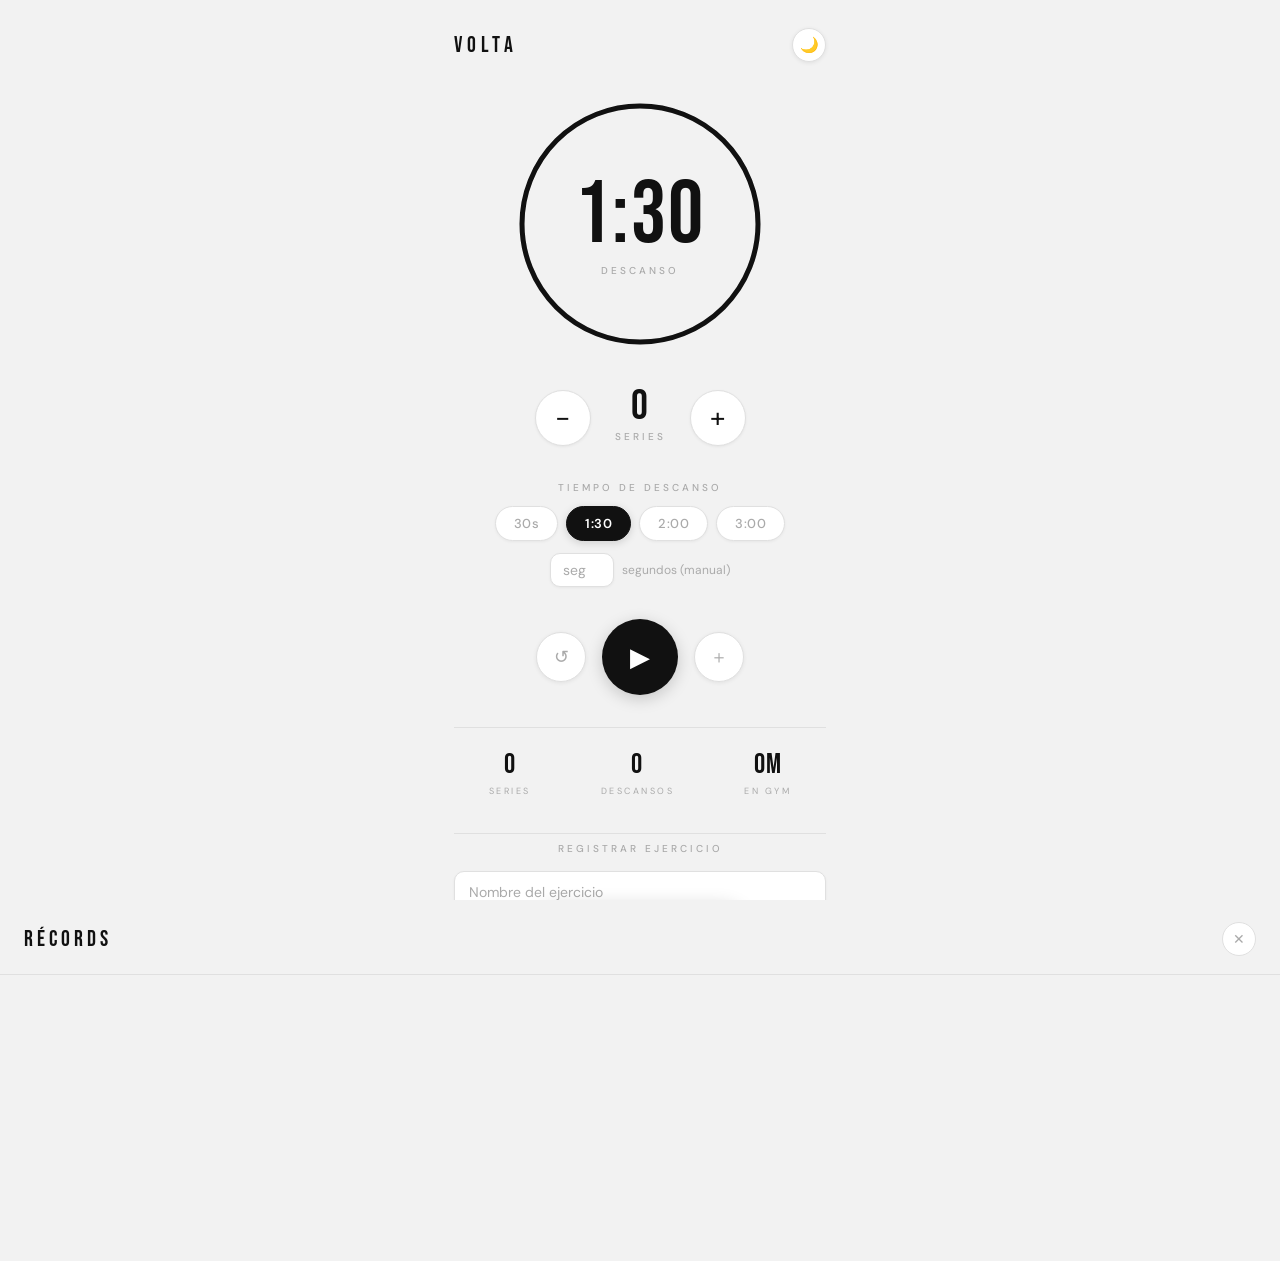
==== index.html @ fe89b131 "notificación al terminar, resetear tiempo, terminar sesión" ====
<!DOCTYPE html>
<html lang="es" data-theme="light">
<head>
  <meta charset="UTF-8">
  <meta name="viewport" content="width=device-width, initial-scale=1.0">
  <title>VOLTA</title>
  <link href="https://fonts.googleapis.com/css2?family=Bebas+Neue&family=DM+Sans:wght@300;400;500&display=swap" rel="stylesheet">
  <link rel="stylesheet" href="styles.css">
  <link rel="manifest" href="manifest.json">
  <meta name="theme-color" content="#0a0a0a">
  <meta name="apple-mobile-web-app-capable" content="yes">
  <meta name="apple-mobile-web-app-status-bar-style" content="black-translucent">
  <meta name="apple-mobile-web-app-title" content="VOLTA">
  <link rel="apple-touch-icon" href="icons/icon.svg">
  <script>
    (function () {
      const t = localStorage.getItem('gym-timer-theme') || 'light';
      document.documentElement.dataset.theme = t;
    })();
  </script>
</head>
<body>

<div class="flash" id="flash"></div>
<div class="complete-toast" id="toast">¡SERIE COMPLETADA!</div>

<!-- PR celebration overlay -->
<div class="pr-celebration" id="prCelebration">
  <div class="pr-cel-card">
    <div class="pr-cel-label">NUEVO RÉCORD PERSONAL</div>
    <div class="pr-cel-name" id="prCelName"></div>
    <div class="pr-cel-weight" id="prCelWeight"></div>
    <div class="pr-cel-sub">personal best</div>
  </div>
</div>

<!-- History panel -->
<div class="history-panel" id="historyPanel">
  <div class="history-header">
    <span class="history-title">HISTORIAL</span>
    <button class="btn-close-history" id="btnCloseHistory">✕</button>
  </div>
  <div class="history-content" id="historyContent"></div>
</div>

<!-- FitNotes panel -->
<div class="fn-panel" id="fnPanel">
  <div class="fn-header">
    <div class="fn-header-left">
      <button class="btn-fn-back" id="btnFnBack">← Volver</button>
      <span class="fn-title" id="fnTitle">FITNOTES</span>
    </div>
    <div class="fn-header-right">
      <label class="btn-fn-import" for="fnFileInput">↑ Importar CSV</label>
      <input type="file" id="fnFileInput" accept=".csv">
      <button class="btn-close-fn" id="btnCloseFn">✕</button>
    </div>
  </div>

  <div class="fn-body">
    <!-- View: no data -->
    <div id="fnViewEmpty" class="fn-view">
      <div class="fn-empty-content">
        <div class="fn-empty-icon">📊</div>
        <p class="fn-empty-text">Importa tu historial de FitNotes</p>
        <p class="fn-empty-sub">En FitNotes: Más → Exportar datos → exporta el CSV y selecciónalo aquí</p>
        <label class="btn-fn-import-cta" for="fnFileInput">Seleccionar archivo CSV</label>
      </div>
    </div>

    <!-- View: search -->
    <div id="fnViewSearch" class="fn-view" style="display:none">
      <div class="fn-search-wrap">
        <input class="fn-search-input" id="fnSearchInput" type="text"
               placeholder="Buscar ejercicio..." autocomplete="off"/>
      </div>
      <div class="fn-import-info" id="fnImportInfo"></div>
      <div class="fn-results" id="fnResults"></div>
    </div>

    <!-- View: exercise history -->
    <div id="fnViewExercise" class="fn-view" style="display:none">
      <div class="fn-exercise-content" id="fnExerciseContent"></div>
    </div>
  </div>
</div>

<!-- PR panel -->
<div class="pr-panel" id="prPanel">
  <div class="pr-panel-header">
    <span class="pr-panel-title">RÉCORDS</span>
    <button class="btn-close-pr" id="btnClosePr">✕</button>
  </div>
  <div class="pr-panel-content" id="prPanelContent"></div>
</div>

<div class="container">

  <div class="header">
    <div class="logo">VOLTA</div>
    <div class="header-right">
      <button class="btn-theme" id="btnTheme" title="Cambiar tema">🌙</button>
    </div>
  </div>

  <div class="timer-wrap">
    <svg class="ring-svg" viewBox="0 0 260 260">
      <circle class="ring-bg" cx="130" cy="130" r="118"/>
      <circle class="ring-progress" id="ringProgress" cx="130" cy="130" r="118"
        stroke-dasharray="741.4"
        stroke-dashoffset="0"/>
    </svg>
    <div class="timer-inner">
      <div class="time-display" id="timeDisplay">1:30</div>
      <div class="time-label" id="timeLabel">DESCANSO</div>
    </div>
  </div>

  <div class="sets-row">
    <button class="sets-btn" id="setsDown">−</button>
    <div class="sets-info">
      <div class="sets-display" id="setsDisplay">0</div>
      <div class="sets-label">SERIES</div>
      <div class="sets-dots" id="setsDots"></div>
    </div>
    <button class="sets-btn" id="setsUp">+</button>
  </div>

  <div class="duration-section">
    <div class="section-label">Tiempo de descanso</div>
    <div class="duration-pills" id="pills">
      <button class="pill" data-val="30">30s</button>
      <button class="pill active" data-val="90">1:30</button>
      <button class="pill" data-val="120">2:00</button>
      <button class="pill" data-val="180">3:00</button>
    </div>
    <div class="custom-row">
      <input class="custom-input" id="customInput" type="number" min="5" max="600" placeholder="seg"/>
      <span class="custom-label">segundos (manual)</span>
    </div>
  </div>

  <div class="controls">
    <button class="btn-secondary" id="btnReset" title="Reset">↺</button>
    <button class="btn-main" id="btnPlay">▶</button>
    <button class="btn-secondary" id="btnSet" title="Registrar serie">＋</button>
  </div>

  <div class="stats-bar">
    <div class="stat">
      <div class="stat-value" id="statSets">0</div>
      <div class="stat-label">Series</div>
    </div>
    <div class="stat">
      <div class="stat-value" id="statRests">0</div>
      <div class="stat-label">Descansos</div>
    </div>
    <div class="stat">
      <div class="stat-value" id="statTime">0m</div>
      <div class="stat-label">En gym</div>
    </div>
  </div>

  <!-- ── Session log ──────────────────────────────────── -->
  <div class="session-clock" id="sessionClock">
    <div class="session-clock-left">
      <span class="session-clock-dot"></span>
      <span class="session-clock-label">EN SESIÓN</span>
      <span class="session-clock-time" id="sessionClockDisplay">00:00:00</span>
      <button class="btn-reset-clock" id="btnResetClock" title="Reiniciar cronómetro">↺</button>
    </div>
    <button class="btn-end-session" id="btnEndSession">Terminar sesión</button>
  </div>

  <div class="log-section">
    <div class="section-label">Registrar ejercicio</div>

    <div class="log-form" id="logForm">
      <input class="log-input-wide" id="logExercise" type="text" placeholder="Nombre del ejercicio" autocomplete="off"/>
      <div class="log-grid">
        <div class="log-field">
          <input class="log-input" id="logWeight" type="text" placeholder="Peso"/>
          <span class="log-unit">kg</span>
        </div>
        <div class="log-field">
          <input class="log-input" id="logSets" type="number" min="1" max="99" placeholder="Series"/>
        </div>
        <div class="log-field">
          <input class="log-input" id="logReps" type="text" placeholder="Reps"/>
        </div>
      </div>
      <button class="btn-log-save" id="btnLogSave">Guardar ejercicio</button>
    </div>

    <div class="session-log" id="sessionLog"></div>

    <button class="btn-history" id="btnHistory">Ver sesiones anteriores</button>
    <button class="btn-fitnotes" id="btnFitNotes">Historial FitNotes</button>
    <button class="btn-prs" id="btnPRs">Ver récords personales</button>
  </div>

</div>

<script src="app.js"></script>
<script>
  if ('serviceWorker' in navigator) {
    window.addEventListener('load', () =>
      navigator.serviceWorker.register('./sw.js')
    );
  }
</script>
</body>
</html>
---- styles.css ----
/* ─── Light theme ────────────────────────────────────────────────────────── */
:root {
  --bg: #f2f2f2;
  --surface: #ffffff;
  --border: #e0e0e0;
  --accent: #111111;
  --text: #111111;
  --muted: #aaaaaa;
  --danger: #e53935;
  --rest: #1565c0;
}

/* ─── Dark theme ─────────────────────────────────────────────────────────── */
[data-theme="dark"] {
  --bg: #080e1a;
  --surface: #0f1829;
  --border: #1c2f50;
  --accent: #4f9eff;
  --text: #e8edf8;
  --muted: #6e8eae;
  --danger: #ff5c5c;
  --rest: #38bdf8;
}

* { margin: 0; padding: 0; box-sizing: border-box; }

body {
  background: var(--bg);
  color: var(--text);
  font-family: 'DM Sans', sans-serif;
  min-height: 100vh;
  display: flex;
  flex-direction: column;
  align-items: center;
  overflow-y: auto;
  padding: 28px 0 48px;
  transition: background 0.3s, color 0.3s;
  user-select: none;
}

.container {
  width: 100%;
  max-width: 420px;
  padding: 0 24px;
  display: flex;
  flex-direction: column;
  align-items: center;
  gap: 32px;
}

/* ─── Header ─────────────────────────────────────────────────────────────── */
.header {
  width: 100%;
  display: flex;
  align-items: center;
  justify-content: space-between;
}

.logo {
  font-family: 'Bebas Neue', cursive;
  font-size: 22px;
  letter-spacing: 5px;
  color: var(--accent);
}

.header-right {
  display: flex;
  align-items: center;
  gap: 10px;
}

.btn-theme {
  width: 34px;
  height: 34px;
  border-radius: 50%;
  border: 1.5px solid var(--border);
  background: var(--surface);
  font-size: 15px;
  cursor: pointer;
  display: flex;
  align-items: center;
  justify-content: center;
  transition: all 0.2s;
  box-shadow: 0 1px 4px rgba(0,0,0,0.08);
}

.btn-theme:hover {
  border-color: var(--accent);
  transform: scale(1.08);
}

.phase-badge {
  font-size: 10px;
  font-weight: 600;
  letter-spacing: 2.5px;
  text-transform: uppercase;
  padding: 5px 14px;
  border-radius: 20px;
  transition: all 0.3s;
}

.phase-badge.work {
  background: #111111;
  color: #ffffff;
  border: 1px solid #111111;
}

.phase-badge.rest {
  background: #1565c0;
  color: #ffffff;
  border: 1px solid #1565c0;
}

[data-theme="dark"] .phase-badge.work {
  background: rgba(79, 158, 255, 0.15);
  color: #4f9eff;
  border: 1px solid rgba(79, 158, 255, 0.35);
}

[data-theme="dark"] .phase-badge.rest {
  background: rgba(56, 189, 248, 0.12);
  color: #38bdf8;
  border: 1px solid rgba(56, 189, 248, 0.3);
}

/* ─── Timer ring ─────────────────────────────────────────────────────────── */
.timer-wrap {
  position: relative;
  width: 260px;
  height: 260px;
  display: flex;
  align-items: center;
  justify-content: center;
}

.ring-svg {
  position: absolute;
  inset: 0;
  width: 100%;
  height: 100%;
  transform: rotate(-90deg);
}

.ring-bg {
  fill: none;
  stroke: var(--border);
  stroke-width: 5;
}

.ring-progress {
  fill: none;
  stroke: var(--accent);
  stroke-width: 5;
  stroke-linecap: round;
  transition: stroke-dashoffset 0.5s linear, stroke 0.3s;
}

.ring-progress.rest-mode {
  stroke: var(--rest);
}

.timer-inner {
  display: flex;
  flex-direction: column;
  align-items: center;
  gap: 4px;
}

.time-display {
  font-family: 'Bebas Neue', cursive;
  font-size: 88px;
  line-height: 1;
  letter-spacing: 2px;
  color: var(--text);
  transition: color 0.3s;
}

.time-display.warning {
  color: var(--danger);
  animation: pulse 0.5s infinite alternate;
}

@keyframes pulse {
  from { opacity: 1; }
  to   { opacity: 0.4; }
}

.time-label {
  font-size: 10px;
  letter-spacing: 3px;
  text-transform: uppercase;
  color: var(--muted);
  font-weight: 500;
}

/* ─── Sets counter ───────────────────────────────────────────────────────── */
.sets-row {
  display: flex;
  align-items: center;
  gap: 24px;
}

.sets-btn {
  width: 56px;
  height: 56px;
  border-radius: 50%;
  border: 1.5px solid var(--border);
  background: var(--surface);
  color: var(--text);
  font-size: 28px;
  cursor: pointer;
  display: flex;
  align-items: center;
  justify-content: center;
  transition: all 0.15s;
  line-height: 1;
  font-family: 'DM Sans', sans-serif;
  box-shadow: 0 1px 3px rgba(0,0,0,0.06);
}

.sets-btn:hover {
  border-color: var(--accent);
  background: var(--accent);
  color: #ffffff;
}

[data-theme="dark"] .sets-btn:hover {
  color: #080e1a;
}

.sets-info {
  display: flex;
  flex-direction: column;
  align-items: center;
  gap: 2px;
}

.sets-display {
  font-family: 'Bebas Neue', cursive;
  font-size: 42px;
  line-height: 1;
  letter-spacing: 2px;
  color: var(--accent);
}

.sets-label {
  font-size: 10px;
  letter-spacing: 3px;
  text-transform: uppercase;
  color: var(--muted);
  font-weight: 500;
}

.sets-dots {
  display: flex;
  gap: 6px;
  margin-top: 4px;
}

.dot {
  width: 7px;
  height: 7px;
  border-radius: 50%;
  background: var(--border);
  transition: all 0.2s;
}

.dot.done {
  background: var(--accent);
}

/* ─── Duration selector ──────────────────────────────────────────────────── */
.duration-section {
  width: 100%;
  display: flex;
  flex-direction: column;
  gap: 12px;
}

.section-label {
  font-size: 10px;
  letter-spacing: 3px;
  text-transform: uppercase;
  color: var(--muted);
  font-weight: 500;
  text-align: center;
}

.duration-pills {
  display: flex;
  gap: 8px;
  justify-content: center;
  flex-wrap: wrap;
}

.pill {
  padding: 8px 18px;
  border-radius: 30px;
  border: 1.5px solid var(--border);
  background: var(--surface);
  color: var(--muted);
  font-family: 'DM Sans', sans-serif;
  font-size: 13px;
  font-weight: 500;
  cursor: pointer;
  transition: all 0.15s;
  letter-spacing: 0.5px;
  box-shadow: 0 1px 3px rgba(0,0,0,0.05);
}

.pill:hover {
  border-color: var(--accent);
  color: var(--accent);
}

.pill.active {
  background: var(--accent);
  border-color: var(--accent);
  color: #ffffff;
  font-weight: 600;
  box-shadow: 0 2px 8px rgba(0,0,0,0.15);
}

.custom-row {
  display: flex;
  align-items: center;
  gap: 8px;
  justify-content: center;
}

.custom-input {
  width: 64px;
  background: var(--surface);
  border: 1.5px solid var(--border);
  border-radius: 10px;
  color: var(--text);
  font-family: 'DM Sans', sans-serif;
  font-size: 14px;
  padding: 7px 10px;
  text-align: center;
  outline: none;
  transition: border-color 0.2s;
  box-shadow: 0 1px 3px rgba(0,0,0,0.05);
}

.custom-input:focus {
  border-color: var(--accent);
}

.custom-input::placeholder {
  color: var(--muted);
}

.custom-label {
  font-size: 12px;
  color: var(--muted);
}

/* ─── Controls ───────────────────────────────────────────────────────────── */
.controls {
  display: flex;
  gap: 16px;
  align-items: center;
}

.btn-main {
  width: 76px;
  height: 76px;
  border-radius: 50%;
  border: none;
  background: var(--accent);
  color: #ffffff;
  font-size: 26px;
  cursor: pointer;
  display: flex;
  align-items: center;
  justify-content: center;
  transition: all 0.15s;
  box-shadow: 0 4px 16px rgba(0,0,0,0.18);
}

[data-theme="dark"] .btn-main {
  box-shadow: 0 4px 20px rgba(79,158,255,0.3);
}

.btn-main:hover {
  transform: scale(1.06);
  box-shadow: 0 6px 24px rgba(0,0,0,0.25);
}

[data-theme="dark"] .btn-main:hover {
  box-shadow: 0 6px 28px rgba(79,158,255,0.45);
}

.btn-main:active {
  transform: scale(0.96);
}

.btn-main.rest-mode {
  background: var(--rest);
}

[data-theme="dark"] .btn-main.rest-mode {
  box-shadow: 0 4px 20px rgba(56,189,248,0.3);
}

.btn-secondary {
  width: 50px;
  height: 50px;
  border-radius: 50%;
  border: 1.5px solid var(--border);
  background: var(--surface);
  color: var(--muted);
  font-size: 18px;
  cursor: pointer;
  display: flex;
  align-items: center;
  justify-content: center;
  transition: all 0.15s;
  box-shadow: 0 1px 4px rgba(0,0,0,0.07);
}

.btn-secondary:hover {
  border-color: var(--accent);
  color: var(--accent);
}

/* ─── Stats bar ──────────────────────────────────────────────────────────── */
.stats-bar {
  width: 100%;
  display: flex;
  justify-content: space-around;
  padding: 20px 0 4px;
  border-top: 1.5px solid var(--border);
}

.stat {
  display: flex;
  flex-direction: column;
  align-items: center;
  gap: 4px;
}

.stat-value {
  font-family: 'Bebas Neue', cursive;
  font-size: 28px;
  letter-spacing: 1px;
  color: var(--accent);
}

[data-theme="dark"] .stat-value {
  color: var(--text);
}

.stat-label {
  font-size: 9px;
  letter-spacing: 2.5px;
  text-transform: uppercase;
  color: var(--muted);
}

/* ─── Session clock ──────────────────────────────────────────────────────── */
.session-clock {
  display: none;
  width: 100%;
  align-items: center;
  justify-content: space-between;
  padding: 14px 18px;
  background: var(--surface);
  border: 1.5px solid var(--border);
  border-radius: 14px;
  box-shadow: 0 1px 4px rgba(0,0,0,0.06);
}

.session-clock.active {
  display: flex;
}

.session-clock-left {
  display: flex;
  align-items: center;
  gap: 10px;
}

.session-clock-dot {
  width: 8px;
  height: 8px;
  border-radius: 50%;
  background: var(--danger);
  animation: blink 1.4s ease-in-out infinite;
  flex-shrink: 0;
}

@keyframes blink {
  0%, 100% { opacity: 1; }
  50%       { opacity: 0.25; }
}

.session-clock-label {
  font-size: 9px;
  font-weight: 700;
  letter-spacing: 2.5px;
  text-transform: uppercase;
  color: var(--muted);
}

.session-clock-time {
  font-family: 'Bebas Neue', cursive;
  font-size: 22px;
  letter-spacing: 2px;
  color: var(--text);
}

.btn-reset-clock {
  background: none;
  border: none;
  color: var(--muted);
  font-size: 15px;
  cursor: pointer;
  padding: 2px 4px;
  line-height: 1;
  transition: color 0.15s, transform 0.2s;
  flex-shrink: 0;
}

.btn-reset-clock:hover {
  color: var(--text);
  transform: rotate(-45deg);
}

.btn-end-session {
  font-size: 11px;
  font-weight: 600;
  letter-spacing: 1px;
  text-transform: uppercase;
  color: var(--danger);
  background: none;
  border: 1.5px solid var(--danger);
  border-radius: 8px;
  padding: 7px 14px;
  cursor: pointer;
  transition: all 0.15s;
  font-family: 'DM Sans', sans-serif;
  flex-shrink: 0;
}

.btn-end-session:hover {
  background: var(--danger);
  color: #ffffff;
}

/* ─── Log section ────────────────────────────────────────────────────────── */
.log-section {
  width: 100%;
  display: flex;
  flex-direction: column;
  gap: 16px;
  padding-top: 8px;
  border-top: 1.5px solid var(--border);
}

.log-form {
  display: flex;
  flex-direction: column;
  gap: 10px;
}

.log-input-wide {
  width: 100%;
  background: var(--surface);
  border: 1.5px solid var(--border);
  border-radius: 10px;
  color: var(--text);
  font-family: 'DM Sans', sans-serif;
  font-size: 14px;
  padding: 11px 14px;
  outline: none;
  transition: border-color 0.2s;
  box-shadow: 0 1px 3px rgba(0,0,0,0.05);
  user-select: auto;
}

.log-input-wide:focus {
  border-color: var(--accent);
}

.log-input-wide::placeholder {
  color: var(--muted);
}

.log-input-wide.shake {
  animation: shake 0.35s ease;
  border-color: var(--danger);
}

@keyframes shake {
  0%,100% { transform: translateX(0); }
  20%      { transform: translateX(-6px); }
  40%      { transform: translateX(6px); }
  60%      { transform: translateX(-4px); }
  80%      { transform: translateX(4px); }
}

.log-grid {
  display: grid;
  grid-template-columns: 1fr 1fr 1fr;
  gap: 8px;
}

.log-field {
  position: relative;
  display: flex;
  align-items: center;
}

.log-input {
  width: 100%;
  background: var(--surface);
  border: 1.5px solid var(--border);
  border-radius: 10px;
  color: var(--text);
  font-family: 'DM Sans', sans-serif;
  font-size: 13px;
  padding: 9px 10px;
  outline: none;
  transition: border-color 0.2s;
  text-align: center;
  box-shadow: 0 1px 3px rgba(0,0,0,0.05);
  user-select: auto;
}

.log-input:focus {
  border-color: var(--accent);
}

.log-input::placeholder {
  color: var(--muted);
  font-size: 11px;
  letter-spacing: 0.5px;
}

.log-unit {
  position: absolute;
  right: 8px;
  font-size: 11px;
  color: var(--muted);
  pointer-events: none;
}

.btn-log-save {
  width: 100%;
  padding: 12px;
  border-radius: 12px;
  border: none;
  background: var(--accent);
  color: #ffffff;
  font-family: 'DM Sans', sans-serif;
  font-size: 13px;
  font-weight: 600;
  letter-spacing: 1px;
  cursor: pointer;
  transition: all 0.15s;
}

.btn-log-save:hover {
  opacity: 0.85;
  transform: translateY(-1px);
}

.btn-log-save:active {
  transform: translateY(0);
}

/* ─── Session log list ───────────────────────────────────────────────────── */
.session-log {
  display: flex;
  flex-direction: column;
  gap: 8px;
}

.session-log-header {
  display: flex;
  align-items: center;
  justify-content: space-between;
  margin-bottom: 2px;
}

.session-log-title {
  font-size: 10px;
  letter-spacing: 3px;
  text-transform: uppercase;
  color: var(--muted);
  font-weight: 500;
}

.session-log-count {
  font-size: 10px;
  color: var(--muted);
}

.session-empty {
  font-size: 12px;
  color: var(--muted);
  text-align: center;
  padding: 6px 0 2px;
  letter-spacing: 0.3px;
}

.entry-row {
  display: flex;
  align-items: center;
  gap: 8px;
  padding: 10px 12px;
  background: var(--surface);
  border-radius: 10px;
  border: 1px solid var(--border);
  box-shadow: 0 1px 3px rgba(0,0,0,0.04);
}

.entry-name {
  font-size: 13px;
  font-weight: 600;
  color: var(--text);
  flex: 1;
  min-width: 0;
  white-space: nowrap;
  overflow: hidden;
  text-overflow: ellipsis;
}

.entry-chips {
  display: flex;
  gap: 4px;
  flex-shrink: 0;
}

.chip {
  font-size: 10px;
  font-weight: 500;
  color: var(--accent);
  background: var(--bg);
  padding: 2px 7px;
  border-radius: 6px;
  border: 1px solid var(--border);
  letter-spacing: 0.3px;
}

.entry-time {
  font-size: 10px;
  color: var(--muted);
  flex-shrink: 0;
  letter-spacing: 0.3px;
}

.entry-delete {
  background: none;
  border: none;
  color: var(--muted);
  cursor: pointer;
  font-size: 16px;
  line-height: 1;
  padding: 0 2px;
  transition: color 0.15s;
  flex-shrink: 0;
}

.entry-delete:hover {
  color: var(--danger);
}

/* ─── History button ─────────────────────────────────────────────────────── */
.btn-history {
  width: 100%;
  padding: 11px;
  border-radius: 12px;
  border: 1.5px solid var(--border);
  background: transparent;
  color: var(--muted);
  font-family: 'DM Sans', sans-serif;
  font-size: 11px;
  font-weight: 500;
  letter-spacing: 2px;
  text-transform: uppercase;
  cursor: pointer;
  transition: all 0.15s;
}

.btn-history:hover {
  border-color: var(--accent);
  color: var(--accent);
}

/* ─── History panel ──────────────────────────────────────────────────────── */
.history-panel {
  position: fixed;
  inset: 0;
  z-index: 200;
  display: flex;
  flex-direction: column;
  background: var(--bg);
  transform: translateY(100%);
  transition: transform 0.38s cubic-bezier(0.32, 0.72, 0, 1);
}

.history-panel.open {
  transform: translateY(0);
}

.history-header {
  display: flex;
  align-items: center;
  justify-content: space-between;
  padding: 22px 24px 18px;
  border-bottom: 1.5px solid var(--border);
  flex-shrink: 0;
}

.history-title {
  font-family: 'Bebas Neue', cursive;
  font-size: 22px;
  letter-spacing: 4px;
  color: var(--accent);
}

.btn-close-history {
  width: 34px;
  height: 34px;
  border-radius: 50%;
  border: 1.5px solid var(--border);
  background: var(--surface);
  color: var(--muted);
  font-size: 14px;
  cursor: pointer;
  display: flex;
  align-items: center;
  justify-content: center;
  transition: all 0.15s;
}

.btn-close-history:hover {
  border-color: var(--danger);
  color: var(--danger);
}

.history-content {
  flex: 1;
  overflow-y: auto;
  padding: 20px 24px 40px;
  display: flex;
  flex-direction: column;
  gap: 28px;
}

.history-day {
  display: flex;
  flex-direction: column;
  gap: 8px;
}

.history-day-header {
  display: flex;
  align-items: center;
  gap: 10px;
  margin-bottom: 2px;
}

.history-day-date {
  font-size: 11px;
  font-weight: 700;
  letter-spacing: 1.5px;
  text-transform: uppercase;
  color: var(--accent);
  flex: 1;
  text-transform: capitalize;
}

.history-day-meta {
  font-size: 10px;
  color: var(--muted);
  flex-shrink: 0;
}

.history-day-delete {
  font-size: 10px;
  font-weight: 500;
  letter-spacing: 1px;
  text-transform: uppercase;
  color: var(--muted);
  background: none;
  border: 1px solid var(--border);
  border-radius: 6px;
  padding: 3px 8px;
  cursor: pointer;
  transition: all 0.15s;
  flex-shrink: 0;
  font-family: 'DM Sans', sans-serif;
}

.history-day-delete:hover {
  border-color: var(--danger);
  color: var(--danger);
}

.history-empty {
  text-align: center;
  color: var(--muted);
  font-size: 13px;
  padding: 48px 0;
  letter-spacing: 0.3px;
}

/* ─── Flash & Toast ──────────────────────────────────────────────────────── */
.flash {
  position: fixed;
  inset: 0;
  background: var(--accent);
  opacity: 0;
  pointer-events: none;
  z-index: 999;
}

.flash.active {
  animation: flashAnim 0.5s ease-out forwards;
}

@keyframes flashAnim {
  0%   { opacity: 0.12; }
  100% { opacity: 0; }
}

.complete-toast {
  position: fixed;
  bottom: 32px;
  left: 50%;
  transform: translateX(-50%) translateY(80px);
  background: var(--accent);
  color: #ffffff;
  font-family: 'Bebas Neue', cursive;
  font-size: 15px;
  letter-spacing: 3px;
  padding: 13px 32px;
  border-radius: 30px;
  z-index: 100;
  transition: transform 0.35s cubic-bezier(0.34,1.56,0.64,1);
  pointer-events: none;
  box-shadow: 0 4px 20px rgba(0,0,0,0.2);
}

.complete-toast.show {
  transform: translateX(-50%) translateY(0);
}

/* ─── PR button ──────────────────────────────────────────────────────────── */
.btn-prs {
  width: 100%;
  padding: 11px;
  border-radius: 12px;
  border: 1.5px solid var(--border);
  background: transparent;
  color: var(--muted);
  font-family: 'DM Sans', sans-serif;
  font-size: 11px;
  font-weight: 500;
  letter-spacing: 2px;
  text-transform: uppercase;
  cursor: pointer;
  transition: all 0.15s;
}

.btn-prs:hover {
  border-color: var(--accent);
  color: var(--accent);
}

/* ─── PR celebration overlay ─────────────────────────────────────────────── */
.pr-celebration {
  position: fixed;
  inset: 0;
  z-index: 600;
  display: flex;
  align-items: center;
  justify-content: center;
  background: rgba(0, 0, 0, 0.78);
  opacity: 0;
  pointer-events: none;
  transition: opacity 0.35s;
}

.pr-celebration.show {
  opacity: 1;
  pointer-events: auto;
}

.pr-cel-card {
  background: var(--surface);
  border: 2px solid var(--accent);
  border-radius: 24px;
  padding: 40px 52px;
  text-align: center;
  display: flex;
  flex-direction: column;
  align-items: center;
  gap: 6px;
  box-shadow: 0 0 80px rgba(79, 158, 255, 0.18), 0 24px 64px rgba(0,0,0,0.45);
  animation: prPop 0.45s cubic-bezier(0.34, 1.56, 0.64, 1) forwards;
}

@keyframes prPop {
  from { transform: scale(0.65); opacity: 0; }
  to   { transform: scale(1);    opacity: 1; }
}

.pr-cel-label {
  font-size: 10px;
  font-weight: 700;
  letter-spacing: 3px;
  text-transform: uppercase;
  color: var(--accent);
  margin-bottom: 4px;
}

.pr-cel-name {
  font-family: 'Bebas Neue', cursive;
  font-size: 26px;
  letter-spacing: 2px;
  color: var(--text);
  max-width: 260px;
  line-height: 1.15;
}

.pr-cel-weight {
  font-family: 'Bebas Neue', cursive;
  font-size: 80px;
  line-height: 1;
  letter-spacing: 2px;
  color: var(--accent);
}

.pr-cel-sub {
  font-size: 10px;
  letter-spacing: 2.5px;
  text-transform: uppercase;
  color: var(--muted);
  margin-top: 6px;
}

/* ─── PR panel ───────────────────────────────────────────────────────────── */
.pr-panel {
  position: fixed;
  inset: 0;
  z-index: 200;
  display: flex;
  flex-direction: column;
  background: var(--bg);
  transform: translateY(100%);
  transition: transform 0.38s cubic-bezier(0.32, 0.72, 0, 1);
}

.pr-panel.open {
  transform: translateY(0);
}

.pr-panel-header {
  display: flex;
  align-items: center;
  justify-content: space-between;
  padding: 22px 24px 18px;
  border-bottom: 1.5px solid var(--border);
  flex-shrink: 0;
}

.pr-panel-title {
  font-family: 'Bebas Neue', cursive;
  font-size: 22px;
  letter-spacing: 4px;
  color: var(--accent);
}

.btn-close-pr {
  width: 34px;
  height: 34px;
  border-radius: 50%;
  border: 1.5px solid var(--border);
  background: var(--surface);
  color: var(--muted);
  font-size: 14px;
  cursor: pointer;
  display: flex;
  align-items: center;
  justify-content: center;
  transition: all 0.15s;
}

.btn-close-pr:hover {
  border-color: var(--danger);
  color: var(--danger);
}

.pr-panel-content {
  flex: 1;
  overflow-y: auto;
  padding: 20px 24px 48px;
  display: flex;
  flex-direction: column;
  gap: 6px;
}

.pr-row {
  display: flex;
  align-items: center;
  justify-content: space-between;
  padding: 13px 16px;
  background: var(--surface);
  border: 1px solid var(--border);
  border-radius: 12px;
  gap: 12px;
}

.pr-row-name {
  font-size: 13px;
  font-weight: 600;
  color: var(--text);
  flex: 1;
  min-width: 0;
  overflow: hidden;
  text-overflow: ellipsis;
  white-space: nowrap;
}

.pr-row-right {
  display: flex;
  flex-direction: column;
  align-items: flex-end;
  gap: 2px;
  flex-shrink: 0;
}

.pr-row-weight {
  font-family: 'Bebas Neue', cursive;
  font-size: 20px;
  letter-spacing: 1px;
  color: var(--accent);
}

.pr-row-date {
  font-size: 10px;
  color: var(--muted);
  letter-spacing: 0.3px;
}

.pr-empty {
  font-size: 13px;
  color: var(--muted);
  text-align: center;
  padding: 48px 0;
  line-height: 1.7;
}

/* ─── FitNotes button ────────────────────────────────────────────────────── */
.btn-fitnotes {
  width: 100%;
  padding: 11px;
  border-radius: 12px;
  border: 1.5px solid var(--border);
  background: transparent;
  color: var(--muted);
  font-family: 'DM Sans', sans-serif;
  font-size: 11px;
  font-weight: 500;
  letter-spacing: 2px;
  text-transform: uppercase;
  cursor: pointer;
  transition: all 0.15s;
}

.btn-fitnotes:hover {
  border-color: var(--accent);
  color: var(--accent);
}

/* ─── FitNotes panel ─────────────────────────────────────────────────────── */
.fn-panel {
  position: fixed;
  inset: 0;
  z-index: 200;
  display: flex;
  flex-direction: column;
  background: var(--bg);
  transform: translateY(100%);
  transition: transform 0.38s cubic-bezier(0.32, 0.72, 0, 1);
}

.fn-panel.open {
  transform: translateY(0);
}

.fn-header {
  display: flex;
  align-items: center;
  justify-content: space-between;
  padding: 22px 24px 18px;
  border-bottom: 1.5px solid var(--border);
  flex-shrink: 0;
}

.fn-header-left {
  display: flex;
  align-items: center;
  gap: 12px;
  min-width: 0;
}

.fn-header-right {
  display: flex;
  align-items: center;
  gap: 10px;
  flex-shrink: 0;
}

.fn-title {
  font-family: 'Bebas Neue', cursive;
  font-size: 22px;
  letter-spacing: 4px;
  color: var(--accent);
  white-space: nowrap;
  overflow: hidden;
  text-overflow: ellipsis;
  max-width: 220px;
}

.btn-fn-back {
  display: none;
  align-items: center;
  background: none;
  border: 1.5px solid var(--border);
  border-radius: 8px;
  padding: 5px 10px;
  color: var(--muted);
  font-size: 12px;
  font-family: 'DM Sans', sans-serif;
  font-weight: 500;
  cursor: pointer;
  transition: all 0.15s;
  white-space: nowrap;
  flex-shrink: 0;
}

.btn-fn-back:hover {
  border-color: var(--accent);
  color: var(--accent);
}

.btn-fn-import {
  font-size: 11px;
  font-weight: 500;
  letter-spacing: 1px;
  text-transform: uppercase;
  color: var(--muted);
  border: 1.5px solid var(--border);
  border-radius: 8px;
  padding: 6px 12px;
  cursor: pointer;
  transition: all 0.15s;
  font-family: 'DM Sans', sans-serif;
  white-space: nowrap;
}

.btn-fn-import:hover {
  border-color: var(--accent);
  color: var(--accent);
}

#fnFileInput {
  display: none;
}

.btn-close-fn {
  width: 34px;
  height: 34px;
  border-radius: 50%;
  border: 1.5px solid var(--border);
  background: var(--surface);
  color: var(--muted);
  font-size: 14px;
  cursor: pointer;
  display: flex;
  align-items: center;
  justify-content: center;
  transition: all 0.15s;
  flex-shrink: 0;
}

.btn-close-fn:hover {
  border-color: var(--danger);
  color: var(--danger);
}

.fn-body {
  flex: 1;
  overflow: hidden;
  display: flex;
  flex-direction: column;
}

.fn-view {
  flex: 1;
  display: flex;
  flex-direction: column;
  overflow: hidden;
}

/* ── Empty state ──────────────────────────────────────────────────────────── */
.fn-empty-content {
  flex: 1;
  display: flex;
  flex-direction: column;
  align-items: center;
  justify-content: center;
  gap: 12px;
  padding: 32px 24px;
  text-align: center;
}

.fn-empty-icon {
  font-size: 44px;
}

.fn-empty-text {
  font-size: 15px;
  font-weight: 600;
  color: var(--text);
}

.fn-empty-sub {
  font-size: 12px;
  color: var(--muted);
  max-width: 280px;
  line-height: 1.6;
}

.btn-fn-import-cta {
  margin-top: 8px;
  padding: 12px 28px;
  border-radius: 12px;
  background: var(--accent);
  color: #ffffff;
  font-family: 'DM Sans', sans-serif;
  font-size: 13px;
  font-weight: 600;
  letter-spacing: 0.5px;
  cursor: pointer;
  transition: opacity 0.15s;
}

.btn-fn-import-cta:hover {
  opacity: 0.82;
}

/* ── Search view ──────────────────────────────────────────────────────────── */
.fn-search-wrap {
  padding: 16px 24px 8px;
  flex-shrink: 0;
}

.fn-search-input {
  width: 100%;
  background: var(--surface);
  border: 1.5px solid var(--border);
  border-radius: 12px;
  color: var(--text);
  font-family: 'DM Sans', sans-serif;
  font-size: 15px;
  padding: 12px 16px;
  outline: none;
  transition: border-color 0.2s;
  user-select: auto;
}

.fn-search-input:focus {
  border-color: var(--accent);
}

.fn-search-input::placeholder {
  color: var(--muted);
}

.fn-import-info {
  padding: 6px 24px 8px;
  font-size: 10px;
  letter-spacing: 1.5px;
  text-transform: uppercase;
  color: var(--muted);
  flex-shrink: 0;
}

.fn-results {
  flex: 1;
  overflow-y: auto;
  padding: 4px 24px 40px;
  display: flex;
  flex-direction: column;
  gap: 6px;
}

.fn-exercise-btn {
  display: flex;
  align-items: center;
  justify-content: space-between;
  padding: 12px 14px;
  background: var(--surface);
  border: 1px solid var(--border);
  border-radius: 10px;
  cursor: pointer;
  transition: border-color 0.15s;
  text-align: left;
  width: 100%;
  gap: 10px;
}

.fn-exercise-btn:hover {
  border-color: var(--accent);
}

.fn-exercise-btn-name {
  font-size: 13px;
  font-weight: 600;
  color: var(--text);
  flex: 1;
  min-width: 0;
  overflow: hidden;
  text-overflow: ellipsis;
  white-space: nowrap;
}

.fn-exercise-btn-meta {
  font-size: 11px;
  color: var(--muted);
  flex-shrink: 0;
}

.fn-no-results {
  font-size: 12px;
  color: var(--muted);
  text-align: center;
  padding: 32px 0;
}

/* ── Exercise history view ────────────────────────────────────────────────── */
.fn-exercise-content {
  flex: 1;
  overflow-y: auto;
  padding: 20px 24px 48px;
  display: flex;
  flex-direction: column;
  gap: 24px;
}

/* Last session card */
.fn-last-card {
  background: var(--surface);
  border: 1.5px solid var(--accent);
  border-radius: 14px;
  padding: 16px;
  display: flex;
  flex-direction: column;
  gap: 14px;
}

[data-theme="dark"] .fn-last-card {
  background: rgba(79, 158, 255, 0.05);
}

.fn-last-header {
  display: flex;
  align-items: center;
  justify-content: space-between;
  gap: 8px;
}

.fn-last-badge {
  font-size: 9px;
  font-weight: 700;
  letter-spacing: 2px;
  text-transform: uppercase;
  color: var(--accent);
  background: rgba(0, 0, 0, 0.07);
  padding: 3px 8px;
  border-radius: 6px;
}

[data-theme="dark"] .fn-last-badge {
  background: rgba(79, 158, 255, 0.15);
}

.fn-last-date {
  font-size: 12px;
  color: var(--muted);
}

.fn-sets-list {
  display: flex;
  flex-direction: column;
  gap: 5px;
}

.fn-set-row {
  display: flex;
  align-items: center;
  gap: 10px;
  padding: 5px 8px;
  border-radius: 8px;
}

.fn-set-last {
  background: var(--bg);
}

.fn-set-num {
  width: 20px;
  height: 20px;
  border-radius: 50%;
  background: var(--border);
  color: var(--muted);
  font-size: 10px;
  font-weight: 700;
  display: flex;
  align-items: center;
  justify-content: center;
  flex-shrink: 0;
}

.fn-set-last .fn-set-num {
  background: var(--accent);
  color: #ffffff;
}

[data-theme="dark"] .fn-set-last .fn-set-num {
  color: #080e1a;
}

.fn-set-val {
  font-size: 14px;
  font-weight: 600;
  color: var(--text);
  letter-spacing: 0.3px;
}

/* History list */
.fn-hist-label {
  font-size: 9px;
  font-weight: 700;
  letter-spacing: 3px;
  text-transform: uppercase;
  color: var(--muted);
  margin-bottom: -8px;
}

.fn-session-block {
  display: flex;
  flex-direction: column;
  gap: 8px;
}

.fn-session-date-row {
  display: flex;
  align-items: center;
  justify-content: space-between;
  padding-bottom: 4px;
  border-bottom: 1px solid var(--border);
}

.fn-session-date {
  font-size: 12px;
  font-weight: 600;
  color: var(--text);
}

.fn-session-count {
  font-size: 10px;
  color: var(--muted);
}
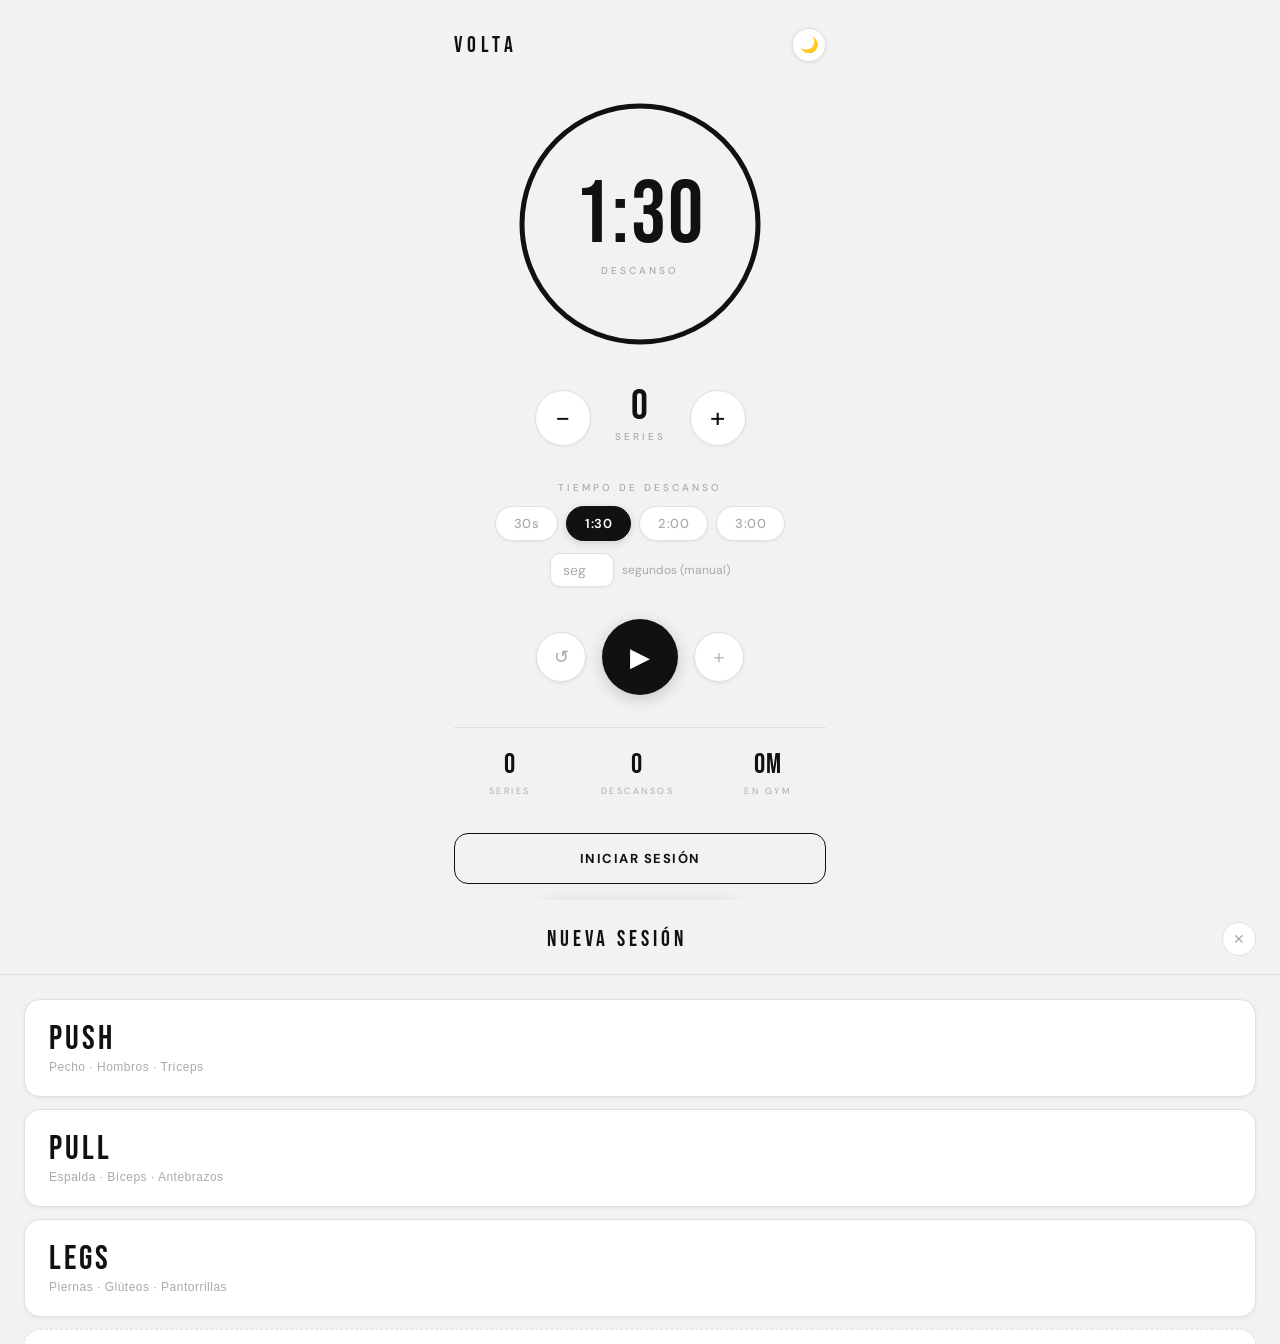
==== commit 3ca98c67: "selector de rutina Push/Pull/Legs con datos de FitNotes" ====
--- a/index.html
+++ b/index.html
@@ -94,6 +94,50 @@
   <div class="pr-panel-content" id="prPanelContent"></div>
 </div>
 
+<!-- Routine selector panel -->
+<div class="routine-panel" id="routinePanel">
+
+  <!-- View: routine type selection -->
+  <div class="routine-view" id="routineViewType">
+    <div class="routine-panel-header">
+      <span class="routine-panel-title">NUEVA SESIÓN</span>
+      <button class="btn-close-routine" id="btnCloseRoutine">✕</button>
+    </div>
+    <div class="routine-types">
+      <button class="routine-type-btn" data-type="push">
+        <span class="routine-type-name">PUSH</span>
+        <span class="routine-type-sub">Pecho · Hombros · Tríceps</span>
+      </button>
+      <button class="routine-type-btn" data-type="pull">
+        <span class="routine-type-name">PULL</span>
+        <span class="routine-type-sub">Espalda · Bíceps · Antebrazos</span>
+      </button>
+      <button class="routine-type-btn" data-type="legs">
+        <span class="routine-type-name">LEGS</span>
+        <span class="routine-type-sub">Piernas · Glúteos · Pantorrillas</span>
+      </button>
+      <button class="routine-type-btn routine-type-libre" data-type="libre">
+        <span class="routine-type-name">LIBRE</span>
+        <span class="routine-type-sub">Sin rutina predefinida</span>
+      </button>
+    </div>
+  </div>
+
+  <!-- View: exercise selection -->
+  <div class="routine-view" id="routineViewExercises" style="display:none">
+    <div class="routine-panel-header">
+      <button class="btn-routine-back" id="btnRoutineBack">← Volver</button>
+      <span class="routine-panel-title" id="routineTitle">PUSH</span>
+      <button class="btn-close-routine" id="btnCloseRoutineEx">✕</button>
+    </div>
+    <div class="routine-exercise-list" id="routineExerciseList"></div>
+    <div class="routine-footer">
+      <button class="btn-routine-start" id="btnRoutineStart">Empezar sesión</button>
+    </div>
+  </div>
+
+</div>
+
 <div class="container">
 
   <div class="header">
@@ -161,6 +205,8 @@
     </div>
   </div>
 
+  <button class="btn-start-session" id="btnStartSession">Iniciar sesión</button>
+
   <!-- ── Session log ──────────────────────────────────── -->
   <div class="session-clock" id="sessionClock">
     <div class="session-clock-left">
@@ -174,6 +220,10 @@
 
   <div class="log-section">
     <div class="section-label">Registrar ejercicio</div>
+
+    <div class="session-plan" id="sessionPlan" style="display:none">
+      <div class="plan-chips" id="planChips"></div>
+    </div>
 
     <div class="log-form" id="logForm">
       <input class="log-input-wide" id="logExercise" type="text" placeholder="Nombre del ejercicio" autocomplete="off"/>
--- a/styles.css
+++ b/styles.css
@@ -1579,3 +1579,331 @@
   font-size: 10px;
   color: var(--muted);
 }
+
+/* ─── Start session button ───────────────────────────────────────────────── */
+.btn-start-session {
+  width: 100%;
+  padding: 16px;
+  border-radius: 14px;
+  border: 1.5px solid var(--accent);
+  background: transparent;
+  color: var(--accent);
+  font-family: 'DM Sans', sans-serif;
+  font-size: 13px;
+  font-weight: 700;
+  letter-spacing: 1.5px;
+  text-transform: uppercase;
+  cursor: pointer;
+  transition: all 0.18s;
+}
+
+.btn-start-session:hover {
+  background: var(--accent);
+  color: #ffffff;
+}
+
+/* ─── Session plan chips ─────────────────────────────────────────────────── */
+.session-plan {
+  display: flex;
+  flex-direction: column;
+  gap: 8px;
+}
+
+.plan-chips {
+  display: flex;
+  flex-wrap: wrap;
+  gap: 8px;
+}
+
+.plan-chip {
+  padding: 8px 14px;
+  border-radius: 20px;
+  border: 1.5px solid var(--border);
+  background: var(--surface);
+  color: var(--text);
+  font-family: 'DM Sans', sans-serif;
+  font-size: 12px;
+  font-weight: 500;
+  cursor: pointer;
+  transition: all 0.15s;
+  text-align: left;
+}
+
+.plan-chip:hover {
+  border-color: var(--accent);
+  color: var(--accent);
+}
+
+/* ─── Routine panel ──────────────────────────────────────────────────────── */
+.routine-panel {
+  position: fixed;
+  inset: 0;
+  z-index: 200;
+  background: var(--bg);
+  transform: translateY(100%);
+  transition: transform 0.38s cubic-bezier(0.32, 0.72, 0, 1);
+}
+
+.routine-panel.open {
+  transform: translateY(0);
+}
+
+.routine-view {
+  position: absolute;
+  inset: 0;
+  display: flex;
+  flex-direction: column;
+  overflow: hidden;
+}
+
+.routine-panel-header {
+  display: flex;
+  align-items: center;
+  justify-content: space-between;
+  padding: 22px 24px 18px;
+  border-bottom: 1.5px solid var(--border);
+  flex-shrink: 0;
+  gap: 12px;
+}
+
+.routine-panel-title {
+  font-family: 'Bebas Neue', cursive;
+  font-size: 22px;
+  letter-spacing: 4px;
+  color: var(--accent);
+  flex: 1;
+  text-align: center;
+}
+
+.btn-close-routine {
+  width: 34px;
+  height: 34px;
+  border-radius: 50%;
+  border: 1.5px solid var(--border);
+  background: var(--surface);
+  color: var(--muted);
+  font-size: 14px;
+  cursor: pointer;
+  display: flex;
+  align-items: center;
+  justify-content: center;
+  transition: all 0.15s;
+  flex-shrink: 0;
+}
+
+.btn-close-routine:hover {
+  border-color: var(--danger);
+  color: var(--danger);
+}
+
+.btn-routine-back {
+  display: flex;
+  align-items: center;
+  background: none;
+  border: 1.5px solid var(--border);
+  border-radius: 8px;
+  padding: 5px 10px;
+  color: var(--muted);
+  font-size: 12px;
+  font-family: 'DM Sans', sans-serif;
+  font-weight: 500;
+  cursor: pointer;
+  transition: all 0.15s;
+  white-space: nowrap;
+  flex-shrink: 0;
+}
+
+.btn-routine-back:hover {
+  border-color: var(--accent);
+  color: var(--accent);
+}
+
+.routine-types {
+  flex: 1;
+  display: flex;
+  flex-direction: column;
+  gap: 12px;
+  padding: 24px;
+  overflow-y: auto;
+}
+
+.routine-type-btn {
+  display: flex;
+  flex-direction: column;
+  align-items: flex-start;
+  padding: 22px 24px;
+  background: var(--surface);
+  border: 1.5px solid var(--border);
+  border-radius: 16px;
+  cursor: pointer;
+  transition: all 0.15s;
+  text-align: left;
+  width: 100%;
+  gap: 4px;
+  box-shadow: 0 1px 4px rgba(0,0,0,0.06);
+}
+
+.routine-type-btn:hover {
+  border-color: var(--accent);
+  transform: translateY(-1px);
+  box-shadow: 0 4px 16px rgba(0,0,0,0.1);
+}
+
+.routine-type-btn:active {
+  transform: translateY(0);
+}
+
+.routine-type-libre {
+  border-style: dashed;
+}
+
+.routine-type-name {
+  font-family: 'Bebas Neue', cursive;
+  font-size: 34px;
+  letter-spacing: 3px;
+  color: var(--accent);
+  line-height: 1;
+}
+
+.routine-type-libre .routine-type-name {
+  color: var(--muted);
+}
+
+.routine-type-sub {
+  font-size: 12px;
+  color: var(--muted);
+  letter-spacing: 0.5px;
+}
+
+/* Exercise selection list */
+.routine-exercise-list {
+  flex: 1;
+  overflow-y: auto;
+  padding: 8px 24px 0;
+  display: flex;
+  flex-direction: column;
+  gap: 4px;
+}
+
+.routine-cat-label {
+  font-size: 9px;
+  font-weight: 700;
+  letter-spacing: 3px;
+  text-transform: uppercase;
+  color: var(--muted);
+  padding: 14px 2px 4px;
+}
+
+.routine-exercise-item {
+  display: flex;
+  align-items: center;
+  justify-content: space-between;
+  padding: 13px 14px;
+  background: var(--surface);
+  border: 1.5px solid var(--border);
+  border-radius: 12px;
+  cursor: pointer;
+  transition: all 0.15s;
+  gap: 10px;
+  opacity: 0.4;
+}
+
+.routine-exercise-item.selected {
+  opacity: 1;
+  border-color: var(--accent);
+}
+
+[data-theme="dark"] .routine-exercise-item.selected {
+  background: rgba(79, 158, 255, 0.05);
+}
+
+.routine-item-left {
+  display: flex;
+  align-items: center;
+  gap: 10px;
+  flex: 1;
+  min-width: 0;
+}
+
+.routine-item-check {
+  width: 20px;
+  height: 20px;
+  border-radius: 50%;
+  border: 1.5px solid var(--border);
+  display: flex;
+  align-items: center;
+  justify-content: center;
+  font-size: 10px;
+  color: transparent;
+  flex-shrink: 0;
+  transition: all 0.15s;
+}
+
+.routine-exercise-item.selected .routine-item-check {
+  background: var(--accent);
+  border-color: var(--accent);
+  color: #ffffff;
+}
+
+[data-theme="dark"] .routine-exercise-item.selected .routine-item-check {
+  color: #080e1a;
+}
+
+.routine-item-name {
+  font-size: 13px;
+  font-weight: 600;
+  color: var(--text);
+  overflow: hidden;
+  text-overflow: ellipsis;
+  white-space: nowrap;
+}
+
+.routine-item-ref {
+  font-size: 12px;
+  font-weight: 500;
+  color: var(--muted);
+  flex-shrink: 0;
+  text-align: right;
+}
+
+.routine-exercise-item.selected .routine-item-ref {
+  color: var(--accent);
+}
+
+.routine-empty {
+  font-size: 13px;
+  color: var(--muted);
+  text-align: center;
+  padding: 48px 0;
+  line-height: 1.7;
+}
+
+.routine-footer {
+  padding: 16px 24px 40px;
+  flex-shrink: 0;
+  border-top: 1.5px solid var(--border);
+}
+
+.btn-routine-start {
+  width: 100%;
+  padding: 16px;
+  border-radius: 14px;
+  border: none;
+  background: var(--accent);
+  color: #ffffff;
+  font-family: 'DM Sans', sans-serif;
+  font-size: 14px;
+  font-weight: 700;
+  letter-spacing: 0.5px;
+  cursor: pointer;
+  transition: all 0.15s;
+}
+
+.btn-routine-start:hover {
+  opacity: 0.88;
+  transform: translateY(-1px);
+}
+
+.btn-routine-start:active {
+  transform: translateY(0);
+}
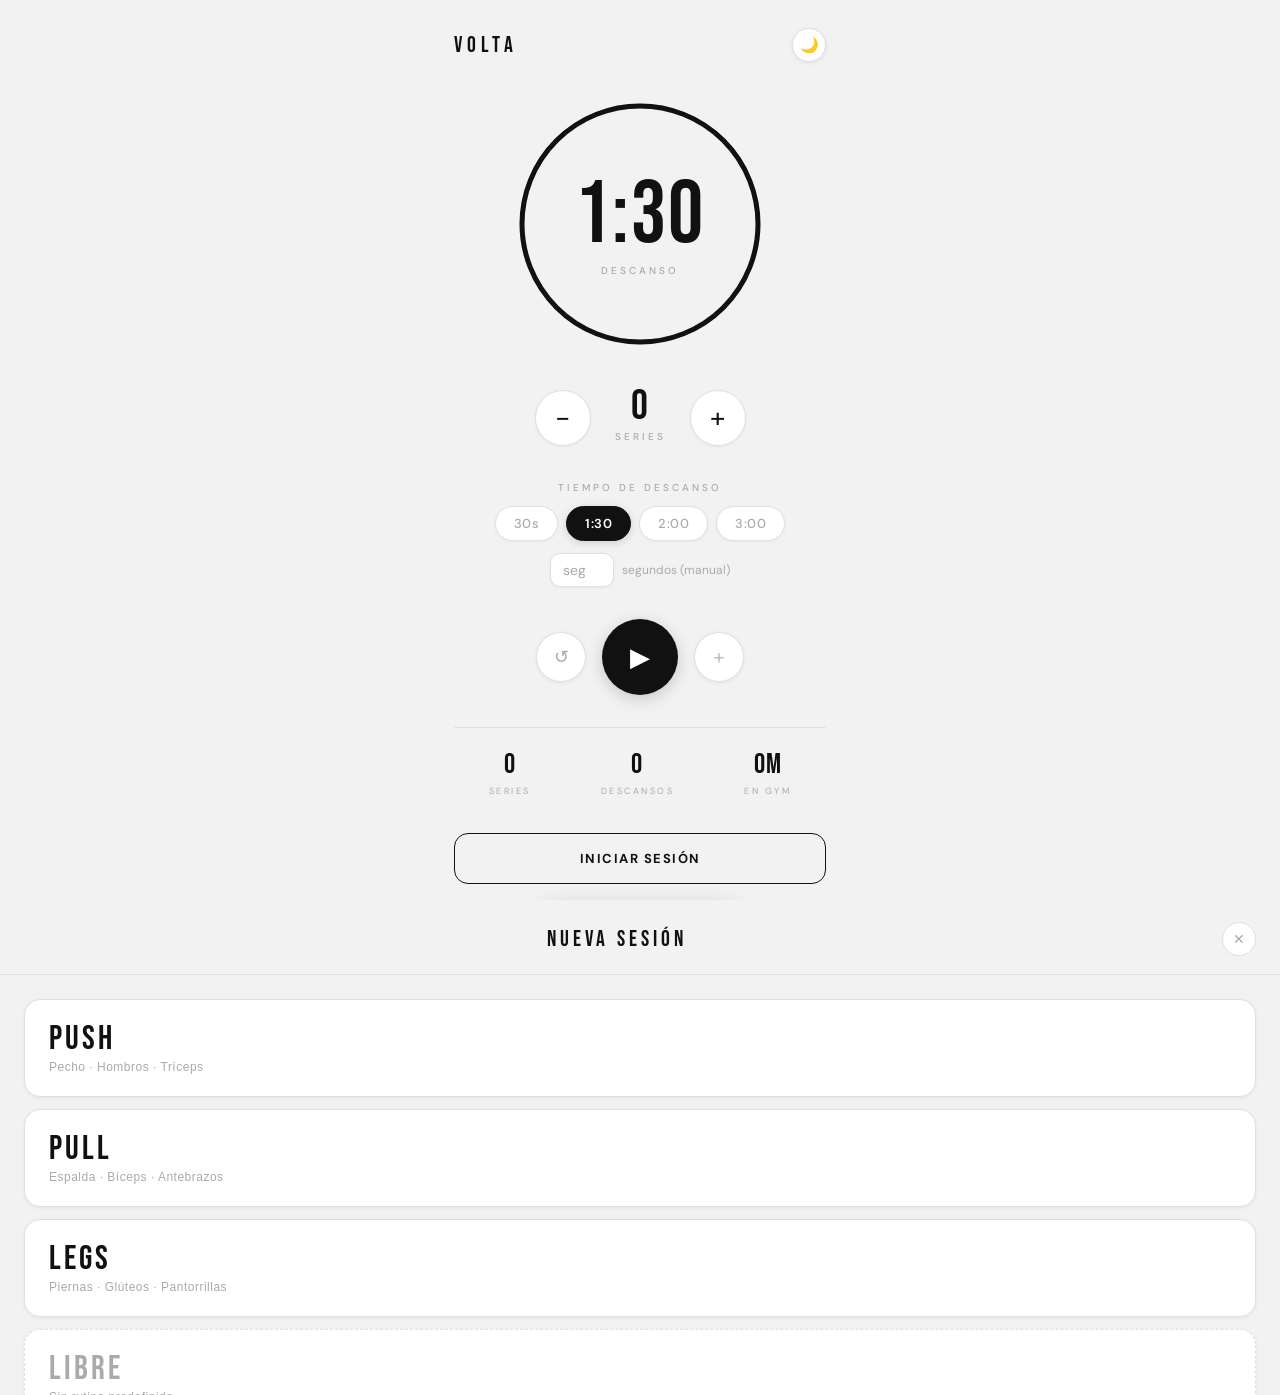
==== commit 5f54e9e5: "registro por serie: cada serie con su propio peso y reps Co-Authored-By: Claude Sonnet 4.6 <noreply@" ====
--- a/index.html
+++ b/index.html
@@ -128,11 +128,33 @@
     <div class="routine-panel-header">
       <button class="btn-routine-back" id="btnRoutineBack">← Volver</button>
       <span class="routine-panel-title" id="routineTitle">PUSH</span>
-      <button class="btn-close-routine" id="btnCloseRoutineEx">✕</button>
+      <div class="routine-header-actions">
+        <button class="btn-routine-edit" id="btnRoutineEdit">Editar</button>
+        <button class="btn-close-routine" id="btnCloseRoutineEx">✕</button>
+      </div>
     </div>
     <div class="routine-exercise-list" id="routineExerciseList"></div>
     <div class="routine-footer">
       <button class="btn-routine-start" id="btnRoutineStart">Empezar sesión</button>
+    </div>
+  </div>
+
+  <!-- View: edit routine -->
+  <div class="routine-view" id="routineViewEdit" style="display:none">
+    <div class="routine-panel-header">
+      <button class="btn-routine-back" id="btnRoutineBackEdit">← Volver</button>
+      <span class="routine-panel-title" id="routineEditTitle">EDITAR</span>
+      <button class="btn-routine-save" id="btnRoutineSave">Guardar</button>
+    </div>
+    <div class="routine-edit-list" id="routineEditList"></div>
+    <div class="routine-edit-footer">
+      <div class="routine-add-row">
+        <input class="routine-add-input" id="routineAddInput" type="text"
+               placeholder="Añadir ejercicio..." autocomplete="off" list="fnExercisesList"/>
+        <datalist id="fnExercisesList"></datalist>
+        <button class="btn-routine-add" id="btnRoutineAdd">+</button>
+      </div>
+      <button class="btn-routine-reset" id="btnRoutineReset">Restaurar desde FitNotes</button>
     </div>
   </div>
 
@@ -227,18 +249,8 @@
 
     <div class="log-form" id="logForm">
       <input class="log-input-wide" id="logExercise" type="text" placeholder="Nombre del ejercicio" autocomplete="off"/>
-      <div class="log-grid">
-        <div class="log-field">
-          <input class="log-input" id="logWeight" type="text" placeholder="Peso"/>
-          <span class="log-unit">kg</span>
-        </div>
-        <div class="log-field">
-          <input class="log-input" id="logSets" type="number" min="1" max="99" placeholder="Series"/>
-        </div>
-        <div class="log-field">
-          <input class="log-input" id="logReps" type="text" placeholder="Reps"/>
-        </div>
-      </div>
+      <div class="log-sets-list" id="logSetsList"></div>
+      <button class="btn-log-add-set" id="btnLogAddSet" type="button">+ Añadir serie</button>
       <button class="btn-log-save" id="btnLogSave">Guardar ejercicio</button>
     </div>
 
--- a/styles.css
+++ b/styles.css
@@ -671,6 +671,129 @@
   transform: translateY(0);
 }
 
+/* ─── Log set rows ───────────────────────────────────────────────────────── */
+.log-sets-list {
+  display: flex;
+  flex-direction: column;
+  gap: 8px;
+}
+
+.log-set-row {
+  display: flex;
+  align-items: center;
+  gap: 8px;
+}
+
+.log-set-num {
+  width: 22px;
+  height: 22px;
+  border-radius: 50%;
+  background: var(--border);
+  color: var(--muted);
+  font-size: 10px;
+  font-weight: 700;
+  display: flex;
+  align-items: center;
+  justify-content: center;
+  flex-shrink: 0;
+}
+
+.log-set-field {
+  position: relative;
+  display: flex;
+  align-items: center;
+  flex: 1;
+}
+
+.log-set-weight,
+.log-set-reps {
+  width: 100%;
+  background: var(--surface);
+  border: 1.5px solid var(--border);
+  border-radius: 10px;
+  color: var(--text);
+  font-family: 'DM Sans', sans-serif;
+  font-size: 14px;
+  padding: 10px 28px 10px 10px;
+  outline: none;
+  transition: border-color 0.2s;
+  text-align: center;
+  box-shadow: 0 1px 3px rgba(0,0,0,0.05);
+  user-select: auto;
+  -moz-appearance: textfield;
+}
+
+.log-set-weight::-webkit-inner-spin-button,
+.log-set-weight::-webkit-outer-spin-button,
+.log-set-reps::-webkit-inner-spin-button,
+.log-set-reps::-webkit-outer-spin-button {
+  -webkit-appearance: none;
+  margin: 0;
+}
+
+.log-set-weight:focus,
+.log-set-reps:focus {
+  border-color: var(--accent);
+}
+
+.log-set-weight::placeholder,
+.log-set-reps::placeholder {
+  color: var(--muted);
+  font-size: 11px;
+  letter-spacing: 0.5px;
+}
+
+.log-set-unit {
+  position: absolute;
+  right: 8px;
+  font-size: 10px;
+  color: var(--muted);
+  pointer-events: none;
+}
+
+.log-set-x {
+  font-size: 13px;
+  color: var(--muted);
+  flex-shrink: 0;
+  font-weight: 500;
+}
+
+.btn-log-del-set {
+  background: none;
+  border: none;
+  color: var(--muted);
+  font-size: 20px;
+  cursor: pointer;
+  padding: 0 2px;
+  line-height: 1;
+  transition: color 0.15s;
+  flex-shrink: 0;
+}
+
+.btn-log-del-set:hover {
+  color: var(--danger);
+}
+
+.btn-log-add-set {
+  width: 100%;
+  padding: 10px;
+  border-radius: 10px;
+  border: 1.5px dashed var(--border);
+  background: transparent;
+  color: var(--muted);
+  font-family: 'DM Sans', sans-serif;
+  font-size: 12px;
+  font-weight: 500;
+  letter-spacing: 0.5px;
+  cursor: pointer;
+  transition: all 0.15s;
+}
+
+.btn-log-add-set:hover {
+  border-color: var(--accent);
+  color: var(--accent);
+}
+
 /* ─── Session log list ───────────────────────────────────────────────────── */
 .session-log {
   display: flex;
@@ -731,7 +854,10 @@
 .entry-chips {
   display: flex;
   gap: 4px;
-  flex-shrink: 0;
+  flex-wrap: wrap;
+  flex-shrink: 0;
+  max-width: 55%;
+  justify-content: flex-end;
 }
 
 .chip {
@@ -1874,8 +2000,24 @@
   font-size: 13px;
   color: var(--muted);
   text-align: center;
-  padding: 48px 0;
+  padding: 48px 16px;
   line-height: 1.7;
+  display: flex;
+  flex-direction: column;
+  align-items: center;
+  gap: 8px;
+}
+
+.routine-empty strong {
+  font-size: 14px;
+  font-weight: 700;
+  color: var(--text);
+  letter-spacing: 0.3px;
+}
+
+.routine-empty p {
+  margin: 0;
+  max-width: 280px;
 }
 
 .routine-footer {
@@ -1907,3 +2049,177 @@
 .btn-routine-start:active {
   transform: translateY(0);
 }
+
+/* Editar button + actions wrapper */
+.routine-header-actions {
+  display: flex;
+  align-items: center;
+  gap: 8px;
+  flex-shrink: 0;
+}
+
+.btn-routine-edit {
+  font-size: 11px;
+  font-weight: 500;
+  letter-spacing: 1px;
+  text-transform: uppercase;
+  color: var(--muted);
+  border: 1.5px solid var(--border);
+  border-radius: 8px;
+  padding: 6px 12px;
+  cursor: pointer;
+  transition: all 0.15s;
+  font-family: 'DM Sans', sans-serif;
+  background: transparent;
+  white-space: nowrap;
+}
+
+.btn-routine-edit:hover {
+  border-color: var(--accent);
+  color: var(--accent);
+}
+
+/* Save button (edit header) */
+.btn-routine-save {
+  font-size: 12px;
+  font-weight: 700;
+  letter-spacing: 0.5px;
+  color: var(--accent);
+  border: 1.5px solid var(--accent);
+  border-radius: 8px;
+  padding: 6px 14px;
+  cursor: pointer;
+  transition: all 0.15s;
+  font-family: 'DM Sans', sans-serif;
+  background: transparent;
+  white-space: nowrap;
+  flex-shrink: 0;
+}
+
+.btn-routine-save:hover {
+  background: var(--accent);
+  color: #ffffff;
+}
+
+/* Edit list */
+.routine-edit-list {
+  flex: 1;
+  overflow-y: auto;
+  padding: 14px 24px;
+  display: flex;
+  flex-direction: column;
+  gap: 8px;
+}
+
+.routine-edit-row {
+  display: flex;
+  align-items: center;
+  gap: 10px;
+}
+
+.routine-edit-input {
+  flex: 1;
+  background: var(--surface);
+  border: 1.5px solid var(--border);
+  border-radius: 10px;
+  color: var(--text);
+  font-family: 'DM Sans', sans-serif;
+  font-size: 13px;
+  padding: 10px 12px;
+  outline: none;
+  transition: border-color 0.2s;
+  user-select: auto;
+}
+
+.routine-edit-input:focus {
+  border-color: var(--accent);
+}
+
+.btn-routine-del {
+  background: none;
+  border: none;
+  color: var(--muted);
+  font-size: 22px;
+  cursor: pointer;
+  padding: 0 4px;
+  line-height: 1;
+  transition: color 0.15s;
+  flex-shrink: 0;
+}
+
+.btn-routine-del:hover {
+  color: var(--danger);
+}
+
+/* Edit footer */
+.routine-edit-footer {
+  padding: 12px 24px 40px;
+  flex-shrink: 0;
+  border-top: 1.5px solid var(--border);
+  display: flex;
+  flex-direction: column;
+  gap: 10px;
+}
+
+.routine-add-row {
+  display: flex;
+  gap: 10px;
+  align-items: center;
+}
+
+.routine-add-input {
+  flex: 1;
+  background: var(--surface);
+  border: 1.5px solid var(--border);
+  border-radius: 10px;
+  color: var(--text);
+  font-family: 'DM Sans', sans-serif;
+  font-size: 13px;
+  padding: 12px 14px;
+  outline: none;
+  transition: border-color 0.2s;
+  user-select: auto;
+}
+
+.routine-add-input:focus { border-color: var(--accent); }
+.routine-add-input::placeholder { color: var(--muted); }
+
+.btn-routine-add {
+  width: 46px;
+  height: 46px;
+  border-radius: 10px;
+  border: none;
+  background: var(--accent);
+  color: #ffffff;
+  font-size: 24px;
+  cursor: pointer;
+  display: flex;
+  align-items: center;
+  justify-content: center;
+  flex-shrink: 0;
+  transition: opacity 0.15s;
+  font-family: 'DM Sans', sans-serif;
+  line-height: 1;
+}
+
+.btn-routine-add:hover { opacity: 0.85; }
+
+.btn-routine-reset {
+  background: none;
+  border: 1px solid var(--border);
+  border-radius: 10px;
+  padding: 10px;
+  color: var(--muted);
+  font-family: 'DM Sans', sans-serif;
+  font-size: 11px;
+  font-weight: 500;
+  letter-spacing: 1px;
+  text-transform: uppercase;
+  cursor: pointer;
+  transition: all 0.15s;
+}
+
+.btn-routine-reset:hover {
+  border-color: var(--danger);
+  color: var(--danger);
+}
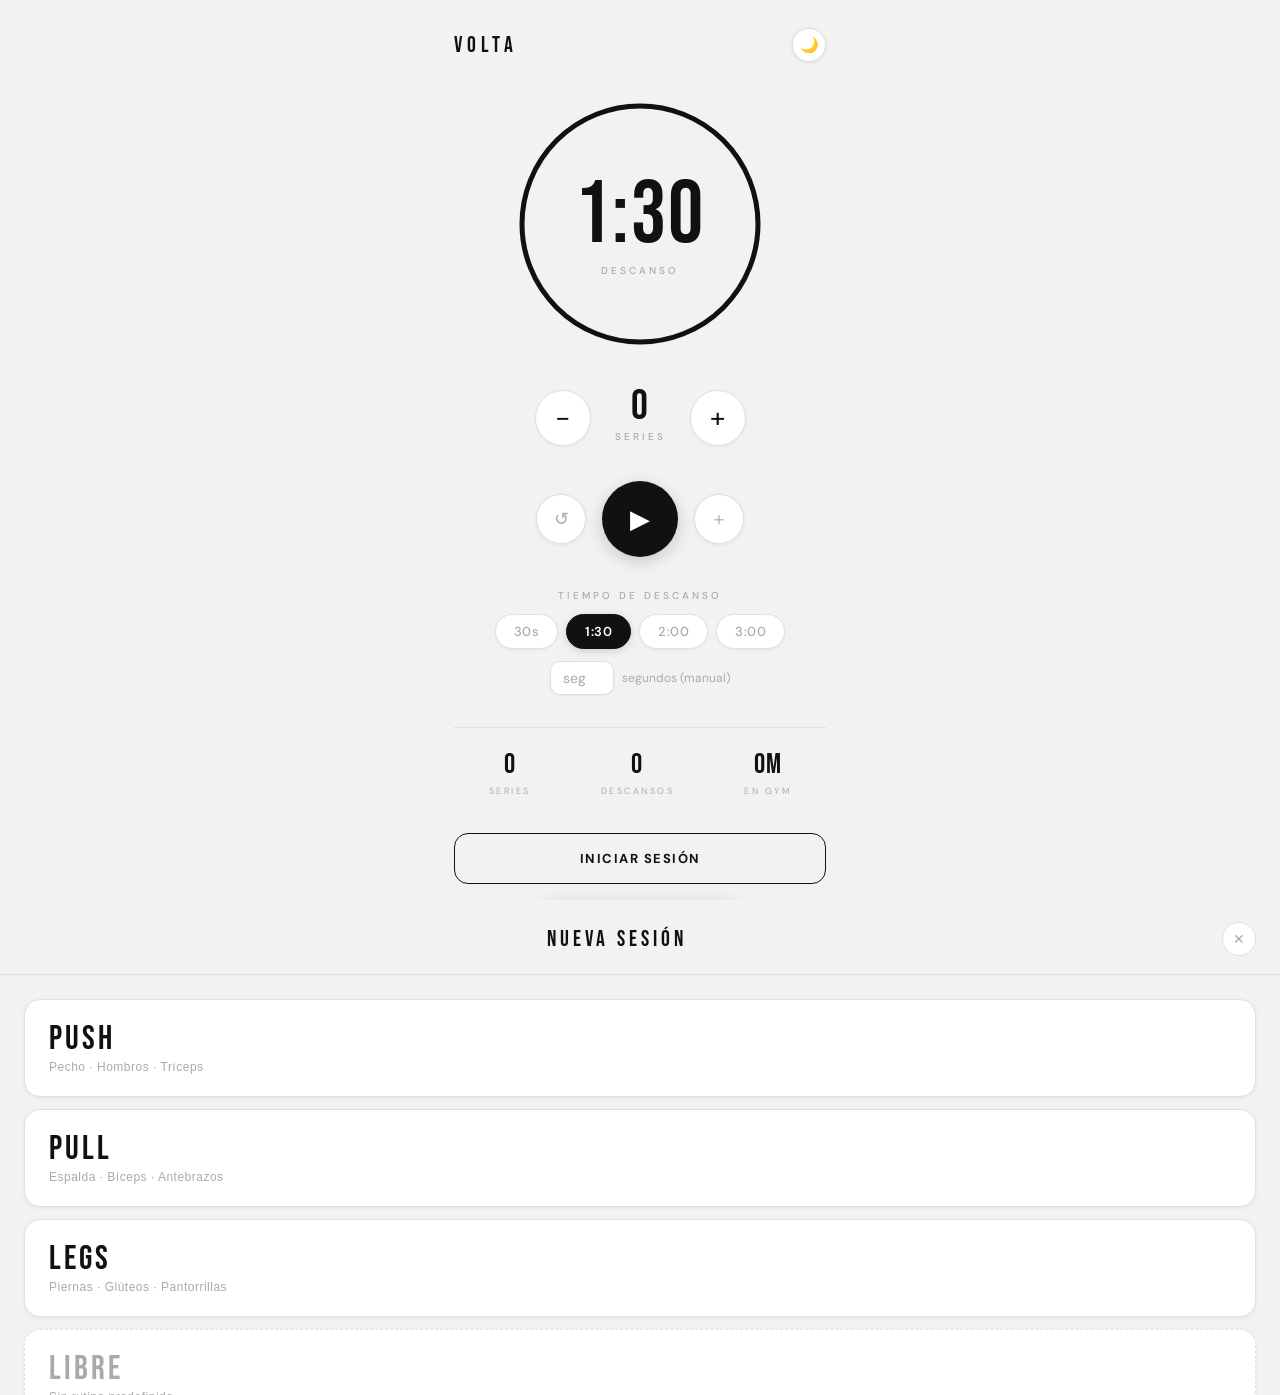
==== commit 930f6f56: "tarjeta de registro en vivo: steppers de peso/reps junto al timer - steppers -/+ grandes (peso ±2.5k" ====
--- a/index.html
+++ b/index.html
@@ -192,6 +192,41 @@
     <button class="sets-btn" id="setsUp">+</button>
   </div>
 
+  <div class="active-exercise-bar" id="activeExerciseBar">
+    <div class="active-ex-header">
+      <span class="active-ex-dot"></span>
+      <button class="active-ex-name" id="activeExName" title="Ir al registro"></button>
+      <button class="active-ex-done" id="btnActiveExDone">✓ Terminar</button>
+    </div>
+    <div class="active-ex-body">
+      <span class="active-ex-setnum" id="activeExSetNum">SERIE 1</span>
+      <div class="active-ex-steppers">
+        <div class="stepper">
+          <button class="stepper-btn" id="stWeightDown" type="button">−</button>
+          <div class="stepper-mid">
+            <input class="stepper-value" id="stWeightVal" type="number" inputmode="decimal" min="0" step="0.5" placeholder="0"/>
+            <span class="stepper-label">kg</span>
+          </div>
+          <button class="stepper-btn" id="stWeightUp" type="button">+</button>
+        </div>
+        <div class="stepper">
+          <button class="stepper-btn" id="stRepsDown" type="button">−</button>
+          <div class="stepper-mid">
+            <input class="stepper-value" id="stRepsVal" type="number" inputmode="numeric" min="0" placeholder="0"/>
+            <span class="stepper-label">reps</span>
+          </div>
+          <button class="stepper-btn" id="stRepsUp" type="button">+</button>
+        </div>
+      </div>
+    </div>
+  </div>
+
+  <div class="controls">
+    <button class="btn-secondary" id="btnReset" title="Reset">↺</button>
+    <button class="btn-main" id="btnPlay">▶</button>
+    <button class="btn-secondary" id="btnSet" title="Registrar serie">＋</button>
+  </div>
+
   <div class="duration-section">
     <div class="section-label">Tiempo de descanso</div>
     <div class="duration-pills" id="pills">
@@ -206,12 +241,6 @@
     </div>
   </div>
 
-  <div class="controls">
-    <button class="btn-secondary" id="btnReset" title="Reset">↺</button>
-    <button class="btn-main" id="btnPlay">▶</button>
-    <button class="btn-secondary" id="btnSet" title="Registrar serie">＋</button>
-  </div>
-
   <div class="stats-bar">
     <div class="stat">
       <div class="stat-value" id="statSets">0</div>
@@ -248,7 +277,7 @@
     </div>
 
     <div class="log-form" id="logForm">
-      <input class="log-input-wide" id="logExercise" type="text" placeholder="Nombre del ejercicio" autocomplete="off"/>
+      <input class="log-input-wide" id="logExercise" type="text" placeholder="Nombre del ejercicio" autocomplete="off" list="fnExercisesList"/>
       <div class="log-sets-list" id="logSetsList"></div>
       <button class="btn-log-add-set" id="btnLogAddSet" type="button">+ Añadir serie</button>
       <button class="btn-log-save" id="btnLogSave">Guardar ejercicio</button>
--- a/styles.css
+++ b/styles.css
@@ -354,6 +354,178 @@
 .custom-label {
   font-size: 12px;
   color: var(--muted);
+}
+
+/* ─── Active exercise card ───────────────────────────────────────────────── */
+.active-exercise-bar {
+  display: none;
+  width: 100%;
+  flex-direction: column;
+  gap: 12px;
+  padding: 14px;
+  background: var(--surface);
+  border: 1.5px solid var(--accent);
+  border-radius: 14px;
+  box-shadow: 0 1px 4px rgba(0,0,0,0.06);
+  margin: -8px 0;
+}
+
+.active-exercise-bar.show {
+  display: flex;
+}
+
+.active-ex-header {
+  display: flex;
+  align-items: center;
+  gap: 10px;
+}
+
+.active-ex-body {
+  display: flex;
+  flex-direction: column;
+  gap: 6px;
+}
+
+.active-ex-setnum {
+  font-size: 9px;
+  font-weight: 700;
+  letter-spacing: 2.5px;
+  text-transform: uppercase;
+  color: var(--muted);
+  padding-left: 2px;
+}
+
+.active-ex-steppers {
+  display: flex;
+  gap: 10px;
+}
+
+.stepper {
+  flex: 1;
+  display: flex;
+  align-items: center;
+  gap: 4px;
+  min-width: 0;
+}
+
+.stepper-btn {
+  width: 46px;
+  height: 46px;
+  border-radius: 50%;
+  border: 1.5px solid var(--border);
+  background: var(--bg);
+  color: var(--text);
+  font-size: 22px;
+  cursor: pointer;
+  display: flex;
+  align-items: center;
+  justify-content: center;
+  transition: all 0.15s;
+  flex-shrink: 0;
+  font-family: 'DM Sans', sans-serif;
+  line-height: 1;
+}
+
+.stepper-btn:hover {
+  border-color: var(--accent);
+  background: var(--accent);
+  color: #ffffff;
+}
+
+[data-theme="dark"] .stepper-btn:hover {
+  color: #080e1a;
+}
+
+.stepper-mid {
+  flex: 1;
+  min-width: 0;
+  display: flex;
+  flex-direction: column;
+  align-items: center;
+}
+
+.stepper-value {
+  width: 100%;
+  background: none;
+  border: none;
+  outline: none;
+  text-align: center;
+  font-family: 'Bebas Neue', cursive;
+  font-size: 26px;
+  line-height: 1;
+  color: var(--text);
+  padding: 0;
+  user-select: auto;
+  -moz-appearance: textfield;
+}
+
+.stepper-value::-webkit-inner-spin-button,
+.stepper-value::-webkit-outer-spin-button {
+  -webkit-appearance: none;
+  margin: 0;
+}
+
+.stepper-value::placeholder {
+  color: var(--muted);
+}
+
+.stepper-label {
+  font-size: 8px;
+  letter-spacing: 2px;
+  text-transform: uppercase;
+  color: var(--muted);
+  font-weight: 600;
+}
+
+.active-ex-dot {
+  width: 8px;
+  height: 8px;
+  border-radius: 50%;
+  background: var(--accent);
+  animation: blink 1.4s ease-in-out infinite;
+  flex-shrink: 0;
+}
+
+.active-ex-name {
+  flex: 1;
+  min-width: 0;
+  background: none;
+  border: none;
+  padding: 0;
+  text-align: left;
+  font-family: 'DM Sans', sans-serif;
+  font-size: 13px;
+  font-weight: 600;
+  color: var(--text);
+  cursor: pointer;
+  overflow: hidden;
+  text-overflow: ellipsis;
+  white-space: nowrap;
+}
+
+.active-ex-done {
+  font-size: 11px;
+  font-weight: 600;
+  letter-spacing: 1px;
+  text-transform: uppercase;
+  color: var(--accent);
+  background: none;
+  border: 1.5px solid var(--accent);
+  border-radius: 8px;
+  padding: 7px 12px;
+  cursor: pointer;
+  transition: all 0.15s;
+  font-family: 'DM Sans', sans-serif;
+  flex-shrink: 0;
+}
+
+.active-ex-done:hover {
+  background: var(--accent);
+  color: #ffffff;
+}
+
+[data-theme="dark"] .active-ex-done:hover {
+  color: #080e1a;
 }
 
 /* ─── Controls ───────────────────────────────────────────────────────────── */
@@ -1741,23 +1913,85 @@
   gap: 8px;
 }
 
+.plan-chip-wrap {
+  display: flex;
+  align-items: stretch;
+  border-radius: 20px;
+  border: 1.5px solid var(--border);
+  background: var(--surface);
+  overflow: hidden;
+  transition: border-color 0.15s;
+}
+
+.plan-chip-wrap:hover {
+  border-color: var(--accent);
+}
+
 .plan-chip {
-  padding: 8px 14px;
-  border-radius: 20px;
-  border: 1.5px solid var(--border);
-  background: var(--surface);
+  padding: 8px 10px 8px 14px;
+  border: none;
+  background: none;
   color: var(--text);
   font-family: 'DM Sans', sans-serif;
   font-size: 12px;
   font-weight: 500;
   cursor: pointer;
-  transition: all 0.15s;
+  transition: color 0.15s;
   text-align: left;
 }
 
-.plan-chip:hover {
-  border-color: var(--accent);
-  color: var(--accent);
+.plan-chip-check {
+  padding: 6px 10px;
+  border: none;
+  border-left: 1.5px solid var(--border);
+  background: none;
+  color: var(--muted);
+  font-size: 13px;
+  cursor: pointer;
+  transition: all 0.15s;
+  flex-shrink: 0;
+  font-family: 'DM Sans', sans-serif;
+}
+
+.plan-chip-check:hover {
+  color: var(--accent);
+  background: rgba(0,0,0,0.05);
+}
+
+[data-theme="dark"] .plan-chip-check:hover {
+  background: rgba(255,255,255,0.06);
+}
+
+/* active state */
+.plan-chip-wrap.active {
+  border-color: var(--accent);
+  background: rgba(0,0,0,0.04);
+}
+
+[data-theme="dark"] .plan-chip-wrap.active {
+  background: rgba(79,158,255,0.08);
+}
+
+.plan-chip-wrap.active .plan-chip {
+  font-weight: 700;
+  color: var(--accent);
+}
+
+/* done state */
+.plan-chip-wrap.done {
+  border-color: var(--accent);
+  opacity: 0.55;
+}
+
+.plan-chip-wrap.done .plan-chip {
+  color: var(--muted);
+  text-decoration: line-through;
+  cursor: default;
+}
+
+.plan-chip-wrap.done .plan-chip-check {
+  color: var(--accent);
+  border-left-color: rgba(79,158,255,0.3);
 }
 
 /* ─── Routine panel ──────────────────────────────────────────────────────── */
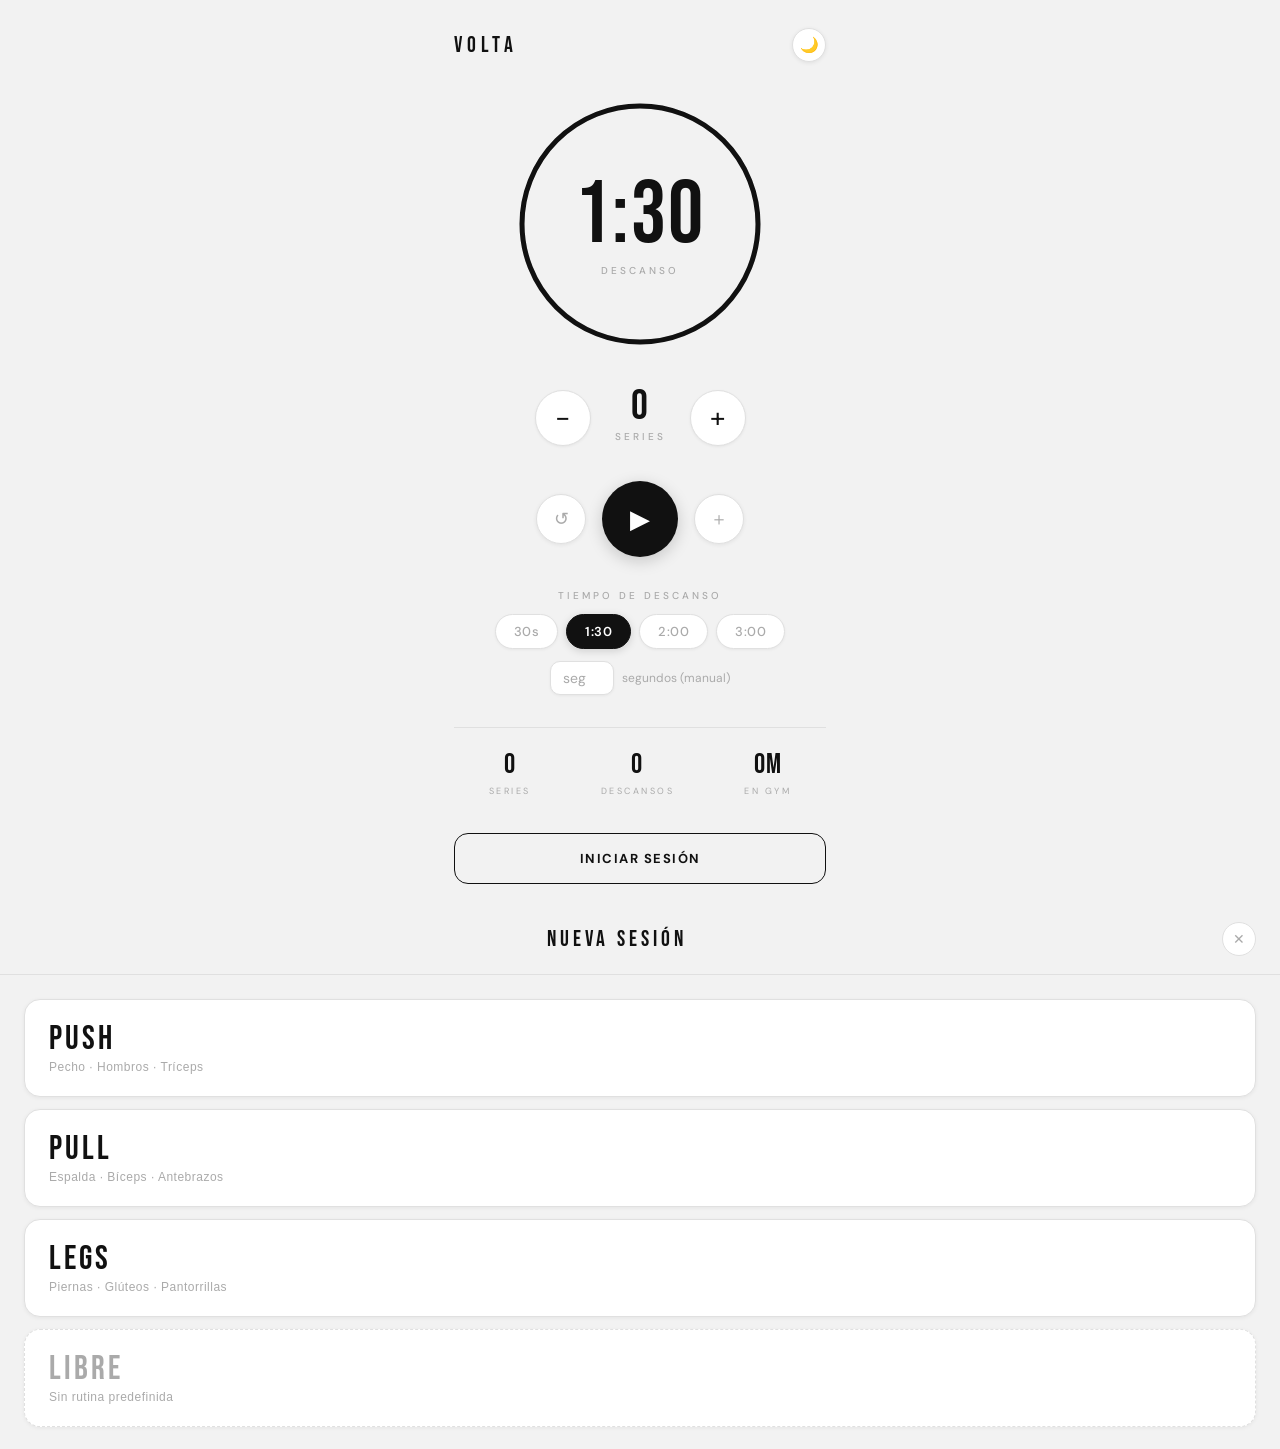
==== commit a4abd6ce: "VOLTA Lite: modo gimnasio minimalista en /lite/ Una sola pantalla: timer de descanso (tocar el anill" ====
--- a/index.html
+++ b/index.html
@@ -34,6 +34,22 @@
   </div>
 </div>
 
+<!-- Plate calculator modal -->
+<div class="mini-modal" id="plateModal">
+  <div class="mini-modal-card">
+    <div class="mini-modal-title">DISCOS POR LADO</div>
+    <div class="plate-weight" id="plateWeight">0 kg</div>
+    <div class="plate-bar-row">
+      <span class="plate-bar-label">Barra</span>
+      <button class="plate-bar-btn active" data-bar="20">20</button>
+      <button class="plate-bar-btn" data-bar="15">15</button>
+      <button class="plate-bar-btn" data-bar="10">10</button>
+    </div>
+    <div class="plate-result" id="plateResult"></div>
+    <button class="mini-modal-close" id="btnPlateClose">Cerrar</button>
+  </div>
+</div>
+
 <!-- History panel -->
 <div class="history-panel" id="historyPanel">
   <div class="history-header">
@@ -41,6 +57,12 @@
     <button class="btn-close-history" id="btnCloseHistory">✕</button>
   </div>
   <div class="history-content" id="historyContent"></div>
+  <div class="history-footer">
+    <button class="btn-data" id="btnExportCsv">↓ CSV</button>
+    <button class="btn-data" id="btnBackupJson">↓ Respaldo</button>
+    <label class="btn-data" for="restoreFileInput">↑ Restaurar</label>
+  </div>
+  <input type="file" id="restoreFileInput" accept=".json,application/json" style="display:none">
 </div>
 
 <!-- FitNotes panel -->
@@ -198,8 +220,12 @@
       <button class="active-ex-name" id="activeExName" title="Ir al registro"></button>
       <button class="active-ex-done" id="btnActiveExDone">✓ Terminar</button>
     </div>
+    <div class="active-ex-last" id="activeExLast" style="display:none"></div>
     <div class="active-ex-body">
-      <span class="active-ex-setnum" id="activeExSetNum">SERIE 1</span>
+      <div class="active-ex-subrow">
+        <span class="active-ex-setnum" id="activeExSetNum">SERIE 1</span>
+        <button class="active-ex-plates" id="btnPlates" type="button">⚖ Discos</button>
+      </div>
       <div class="active-ex-steppers">
         <div class="stepper">
           <button class="stepper-btn" id="stWeightDown" type="button">−</button>
@@ -288,6 +314,7 @@
     <button class="btn-history" id="btnHistory">Ver sesiones anteriores</button>
     <button class="btn-fitnotes" id="btnFitNotes">Historial FitNotes</button>
     <button class="btn-prs" id="btnPRs">Ver récords personales</button>
+    <a class="btn-lite-link" href="./lite/">⚡ VOLTA Lite — modo gimnasio</a>
   </div>
 
 </div>
--- a/styles.css
+++ b/styles.css
@@ -386,13 +386,52 @@
   gap: 6px;
 }
 
+.active-ex-last {
+  font-size: 11px;
+  color: var(--muted);
+  letter-spacing: 0.3px;
+  line-height: 1.5;
+  padding: 0 2px;
+  margin-top: -4px;
+}
+
+.active-ex-last strong {
+  color: var(--text);
+  font-weight: 600;
+}
+
+.active-ex-subrow {
+  display: flex;
+  align-items: center;
+  justify-content: space-between;
+  padding: 0 2px;
+}
+
 .active-ex-setnum {
   font-size: 9px;
   font-weight: 700;
   letter-spacing: 2.5px;
   text-transform: uppercase;
   color: var(--muted);
-  padding-left: 2px;
+}
+
+.active-ex-plates {
+  font-size: 10px;
+  font-weight: 500;
+  letter-spacing: 0.5px;
+  color: var(--muted);
+  background: none;
+  border: 1px solid var(--border);
+  border-radius: 6px;
+  padding: 3px 8px;
+  cursor: pointer;
+  transition: all 0.15s;
+  font-family: 'DM Sans', sans-serif;
+}
+
+.active-ex-plates:hover {
+  border-color: var(--accent);
+  color: var(--accent);
 }
 
 .active-ex-steppers {
@@ -1207,6 +1246,73 @@
   letter-spacing: 0.3px;
 }
 
+.week-summary {
+  background: var(--surface);
+  border: 1.5px solid var(--border);
+  border-radius: 14px;
+  padding: 14px 16px;
+  display: flex;
+  flex-direction: column;
+  gap: 5px;
+}
+
+.week-summary-label {
+  font-size: 9px;
+  font-weight: 700;
+  letter-spacing: 2.5px;
+  text-transform: uppercase;
+  color: var(--accent);
+}
+
+.week-summary-main {
+  font-size: 14px;
+  font-weight: 600;
+  color: var(--text);
+}
+
+.week-summary-groups {
+  font-size: 11px;
+  color: var(--muted);
+  letter-spacing: 0.3px;
+}
+
+.week-summary-streak {
+  font-size: 11px;
+  color: var(--muted);
+  margin-top: 2px;
+}
+
+.history-footer {
+  display: flex;
+  gap: 8px;
+  padding: 12px 24px 28px;
+  border-top: 1.5px solid var(--border);
+  flex-shrink: 0;
+}
+
+.btn-data {
+  flex: 1;
+  padding: 10px 6px;
+  border-radius: 10px;
+  border: 1.5px solid var(--border);
+  background: transparent;
+  color: var(--muted);
+  font-family: 'DM Sans', sans-serif;
+  font-size: 10px;
+  font-weight: 500;
+  letter-spacing: 1px;
+  text-transform: uppercase;
+  cursor: pointer;
+  transition: all 0.15s;
+  text-align: center;
+  white-space: nowrap;
+}
+
+.btn-data:hover {
+  border-color: var(--accent);
+  color: var(--accent);
+}
+
 /* ─── Flash & Toast ──────────────────────────────────────────────────────── */
 .flash {
   position: fixed;
@@ -1230,7 +1336,10 @@
   position: fixed;
   bottom: 32px;
   left: 50%;
-  transform: translateX(-50%) translateY(80px);
+  /* 100% of its own height + 48px: fully off-screen at any font size */
+  transform: translateX(-50%) translateY(calc(100% + 48px));
+  opacity: 0;
+  visibility: hidden;
   background: var(--accent);
   color: #ffffff;
   font-family: 'Bebas Neue', cursive;
@@ -1239,13 +1348,20 @@
   padding: 13px 32px;
   border-radius: 30px;
   z-index: 100;
-  transition: transform 0.35s cubic-bezier(0.34,1.56,0.64,1);
+  transition: transform 0.35s cubic-bezier(0.34,1.56,0.64,1),
+              opacity 0.25s,
+              visibility 0s 0.35s;
   pointer-events: none;
   box-shadow: 0 4px 20px rgba(0,0,0,0.2);
 }
 
 .complete-toast.show {
   transform: translateX(-50%) translateY(0);
+  opacity: 1;
+  visibility: visible;
+  transition: transform 0.35s cubic-bezier(0.34,1.56,0.64,1),
+              opacity 0.25s,
+              visibility 0s;
 }
 
 /* ─── PR button ──────────────────────────────────────────────────────────── */
@@ -1342,6 +1458,146 @@
   margin-top: 6px;
 }
 
+/* ─── Mini modal (plate calculator) ──────────────────────────────────────── */
+.mini-modal {
+  position: fixed;
+  inset: 0;
+  z-index: 550;
+  display: none;
+  align-items: center;
+  justify-content: center;
+  background: rgba(0, 0, 0, 0.6);
+  padding: 24px;
+}
+
+.mini-modal.show {
+  display: flex;
+}
+
+.mini-modal-card {
+  background: var(--surface);
+  border: 1.5px solid var(--border);
+  border-radius: 20px;
+  padding: 24px;
+  width: min(100%, 320px);
+  display: flex;
+  flex-direction: column;
+  align-items: center;
+  gap: 14px;
+  box-shadow: 0 24px 64px rgba(0,0,0,0.35);
+}
+
+.mini-modal-title {
+  font-size: 10px;
+  font-weight: 700;
+  letter-spacing: 3px;
+  text-transform: uppercase;
+  color: var(--muted);
+}
+
+.mini-modal-close {
+  width: 100%;
+  padding: 11px;
+  border-radius: 10px;
+  border: 1.5px solid var(--border);
+  background: transparent;
+  color: var(--muted);
+  font-family: 'DM Sans', sans-serif;
+  font-size: 12px;
+  font-weight: 500;
+  letter-spacing: 1px;
+  text-transform: uppercase;
+  cursor: pointer;
+  transition: all 0.15s;
+}
+
+.mini-modal-close:hover {
+  border-color: var(--accent);
+  color: var(--accent);
+}
+
+.plate-weight {
+  font-family: 'Bebas Neue', cursive;
+  font-size: 44px;
+  line-height: 1;
+  letter-spacing: 2px;
+  color: var(--accent);
+}
+
+.plate-bar-row {
+  display: flex;
+  align-items: center;
+  gap: 8px;
+}
+
+.plate-bar-label {
+  font-size: 11px;
+  color: var(--muted);
+  margin-right: 2px;
+}
+
+.plate-bar-btn {
+  padding: 6px 14px;
+  border-radius: 20px;
+  border: 1.5px solid var(--border);
+  background: transparent;
+  color: var(--muted);
+  font-family: 'DM Sans', sans-serif;
+  font-size: 12px;
+  font-weight: 500;
+  cursor: pointer;
+  transition: all 0.15s;
+}
+
+.plate-bar-btn.active {
+  background: var(--accent);
+  border-color: var(--accent);
+  color: #ffffff;
+  font-weight: 600;
+}
+
+[data-theme="dark"] .plate-bar-btn.active {
+  color: #080e1a;
+}
+
+.plate-result {
+  min-height: 48px;
+  display: flex;
+  flex-direction: column;
+  align-items: center;
+  justify-content: center;
+  gap: 8px;
+  font-size: 12px;
+  color: var(--muted);
+  text-align: center;
+}
+
+.plate-chips {
+  display: flex;
+  flex-wrap: wrap;
+  justify-content: center;
+  gap: 6px;
+}
+
+.plate-chip {
+  min-width: 44px;
+  padding: 10px 8px;
+  border-radius: 10px;
+  background: var(--bg);
+  border: 1.5px solid var(--accent);
+  color: var(--text);
+  font-family: 'Bebas Neue', cursive;
+  font-size: 18px;
+  letter-spacing: 1px;
+  text-align: center;
+}
+
+.plate-note {
+  margin: 0;
+  font-size: 11px;
+  color: var(--danger);
+}
+
 /* ─── PR panel ───────────────────────────────────────────────────────────── */
 .pr-panel {
   position: fixed;
@@ -1412,6 +1668,100 @@
   border: 1px solid var(--border);
   border-radius: 12px;
   gap: 12px;
+  cursor: pointer;
+  transition: border-color 0.15s;
+}
+
+.pr-row:hover {
+  border-color: var(--accent);
+}
+
+/* ── Progress chart ───────────────────────────────────────────────────────── */
+.btn-chart-back {
+  align-self: flex-start;
+  display: flex;
+  align-items: center;
+  background: none;
+  border: 1.5px solid var(--border);
+  border-radius: 8px;
+  padding: 5px 10px;
+  color: var(--muted);
+  font-size: 12px;
+  font-family: 'DM Sans', sans-serif;
+  font-weight: 500;
+  cursor: pointer;
+  transition: all 0.15s;
+}
+
+.btn-chart-back:hover {
+  border-color: var(--accent);
+  color: var(--accent);
+}
+
+.chart-title {
+  font-family: 'Bebas Neue', cursive;
+  font-size: 24px;
+  letter-spacing: 2px;
+  color: var(--text);
+  margin-top: 6px;
+  line-height: 1.15;
+}
+
+.chart-stats {
+  display: flex;
+  gap: 8px;
+  margin: 8px 0 4px;
+}
+
+.chart-stat {
+  flex: 1;
+  background: var(--surface);
+  border: 1px solid var(--border);
+  border-radius: 12px;
+  padding: 10px 6px;
+  display: flex;
+  flex-direction: column;
+  align-items: center;
+  gap: 2px;
+}
+
+.chart-stat-value {
+  font-family: 'Bebas Neue', cursive;
+  font-size: 18px;
+  letter-spacing: 1px;
+  color: var(--accent);
+  white-space: nowrap;
+}
+
+.chart-stat-label {
+  font-size: 8px;
+  letter-spacing: 1.5px;
+  text-transform: uppercase;
+  color: var(--muted);
+}
+
+.chart-wrap {
+  width: 100%;
+  background: var(--surface);
+  border: 1px solid var(--border);
+  border-radius: 14px;
+  padding: 10px 6px 4px;
+  margin-top: 6px;
+}
+
+.chart-wrap svg {
+  width: 100%;
+  height: auto;
+  display: block;
+}
+
+.chart-note {
+  margin: 6px 0 0;
+  font-size: 10px;
+  letter-spacing: 1px;
+  text-transform: uppercase;
+  color: var(--muted);
+  text-align: center;
 }
 
 .pr-row-name {
@@ -1472,6 +1822,31 @@
 }
 
 .btn-fitnotes:hover {
+  border-color: var(--accent);
+  color: var(--accent);
+}
+
+/* ─── VOLTA Lite link ────────────────────────────────────────────────────── */
+.btn-lite-link {
+  display: block;
+  width: 100%;
+  padding: 11px;
+  border-radius: 12px;
+  border: 1.5px dashed var(--border);
+  background: transparent;
+  color: var(--muted);
+  font-family: 'DM Sans', sans-serif;
+  font-size: 11px;
+  font-weight: 500;
+  letter-spacing: 2px;
+  text-transform: uppercase;
+  text-align: center;
+  text-decoration: none;
+  cursor: pointer;
+  transition: all 0.15s;
+}
+
+.btn-lite-link:hover {
   border-color: var(--accent);
   color: var(--accent);
 }
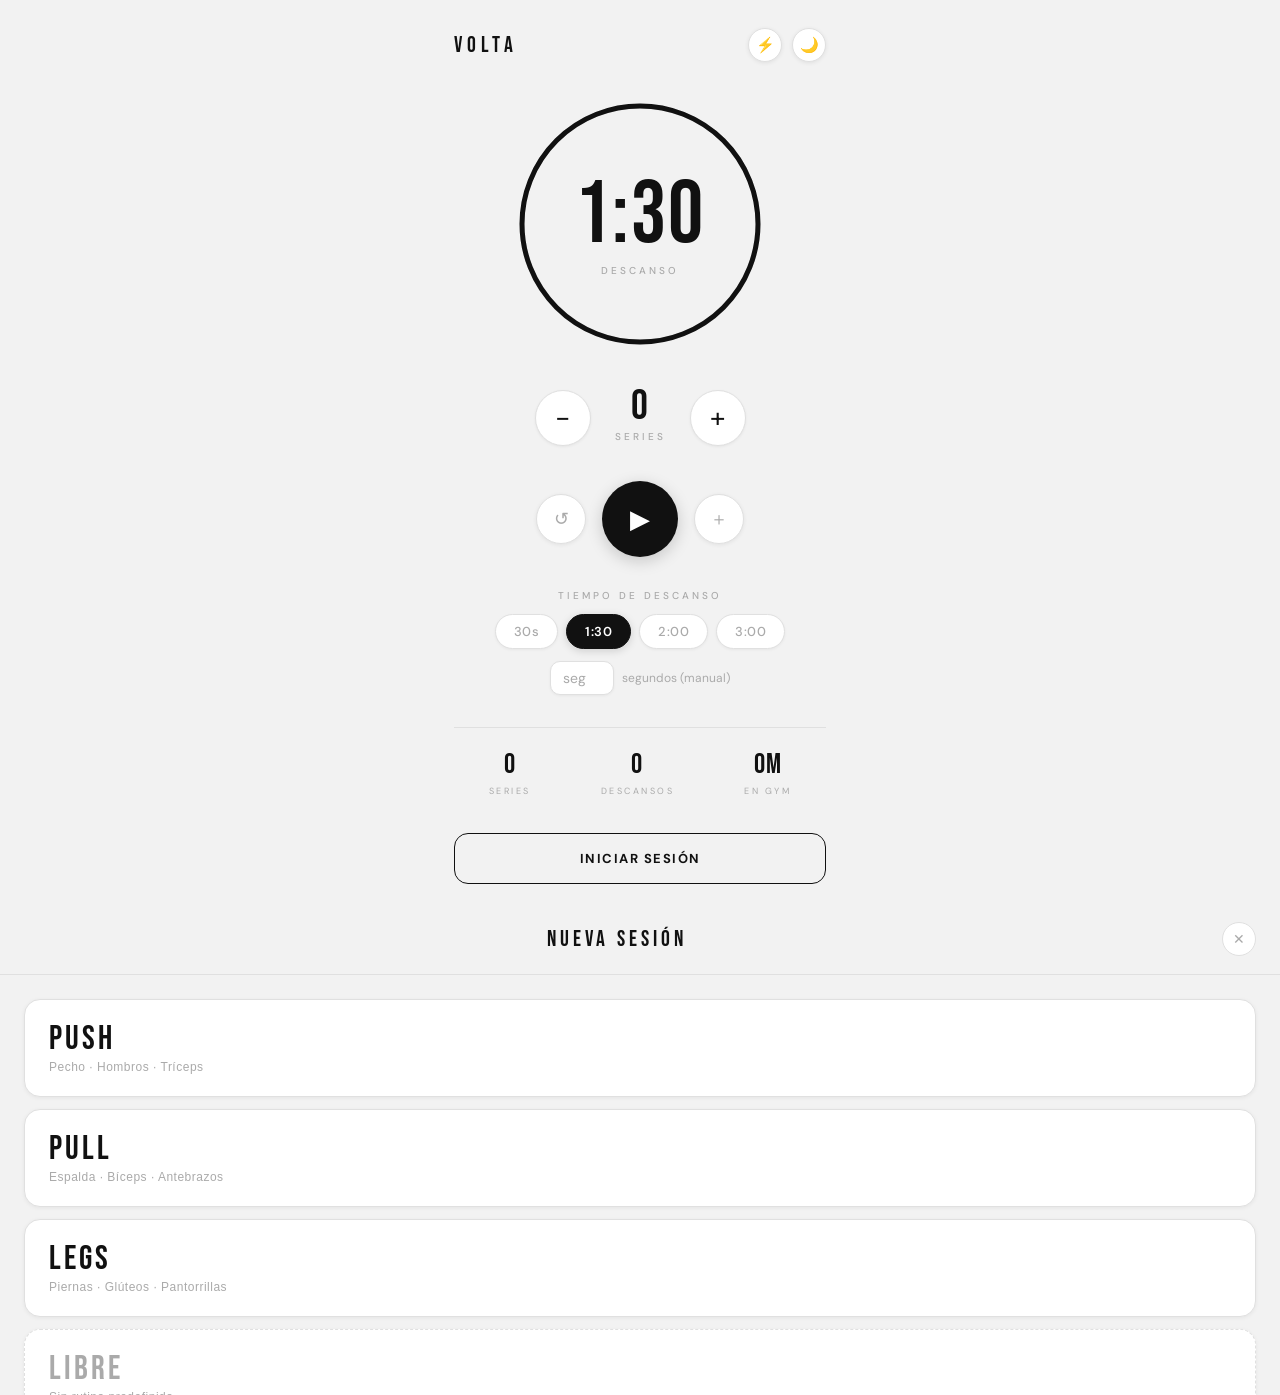
==== commit 2b02a117: "acceso a Lite en el header + añadir ejercicios directo en la rutina - botón ⚡ junto al toggle de tem" ====
--- a/index.html
+++ b/index.html
@@ -157,6 +157,11 @@
     </div>
     <div class="routine-exercise-list" id="routineExerciseList"></div>
     <div class="routine-footer">
+      <div class="routine-add-row">
+        <input class="routine-add-input" id="routineQuickInput" type="text"
+               placeholder="Añadir ejercicio..." autocomplete="off" list="fnExercisesList"/>
+        <button class="btn-routine-add" id="btnRoutineQuickAdd">+</button>
+      </div>
       <button class="btn-routine-start" id="btnRoutineStart">Empezar sesión</button>
     </div>
   </div>
@@ -187,6 +192,7 @@
   <div class="header">
     <div class="logo">VOLTA</div>
     <div class="header-right">
+      <a class="btn-lite-top" href="./lite/" title="VOLTA Lite — modo gimnasio">⚡</a>
       <button class="btn-theme" id="btnTheme" title="Cambiar tema">🌙</button>
     </div>
   </div>
@@ -314,7 +320,6 @@
     <button class="btn-history" id="btnHistory">Ver sesiones anteriores</button>
     <button class="btn-fitnotes" id="btnFitNotes">Historial FitNotes</button>
     <button class="btn-prs" id="btnPRs">Ver récords personales</button>
-    <a class="btn-lite-link" href="./lite/">⚡ VOLTA Lite — modo gimnasio</a>
   </div>
 
 </div>
--- a/styles.css
+++ b/styles.css
@@ -10,16 +10,16 @@
   --rest: #1565c0;
 }
 
-/* ─── Dark theme ─────────────────────────────────────────────────────────── */
+/* ─── Dark theme: neutral black + volt ───────────────────────────────────── */
 [data-theme="dark"] {
-  --bg: #080e1a;
-  --surface: #0f1829;
-  --border: #1c2f50;
-  --accent: #4f9eff;
-  --text: #e8edf8;
-  --muted: #6e8eae;
+  --bg: #0a0a0a;
+  --surface: #141414;
+  --border: #2a2a2a;
+  --accent: #c8f542;
+  --text: #ededed;
+  --muted: #8a8a8a;
   --danger: #ff5c5c;
-  --rest: #38bdf8;
+  --rest: #e8e8e8;
 }
 
 * { margin: 0; padding: 0; box-sizing: border-box; }
@@ -89,6 +89,26 @@
   transform: scale(1.08);
 }
 
+.btn-lite-top {
+  width: 34px;
+  height: 34px;
+  border-radius: 50%;
+  border: 1.5px solid var(--border);
+  background: var(--surface);
+  font-size: 15px;
+  text-decoration: none;
+  display: flex;
+  align-items: center;
+  justify-content: center;
+  transition: all 0.2s;
+  box-shadow: 0 1px 4px rgba(0,0,0,0.08);
+}
+
+.btn-lite-top:hover {
+  border-color: var(--accent);
+  transform: scale(1.08);
+}
+
 .phase-badge {
   font-size: 10px;
   font-weight: 600;
@@ -112,15 +132,15 @@
 }
 
 [data-theme="dark"] .phase-badge.work {
-  background: rgba(79, 158, 255, 0.15);
-  color: #4f9eff;
-  border: 1px solid rgba(79, 158, 255, 0.35);
+  background: rgba(200, 245, 66, 0.12);
+  color: #c8f542;
+  border: 1px solid rgba(200, 245, 66, 0.35);
 }
 
 [data-theme="dark"] .phase-badge.rest {
-  background: rgba(56, 189, 248, 0.12);
-  color: #38bdf8;
-  border: 1px solid rgba(56, 189, 248, 0.3);
+  background: rgba(255, 255, 255, 0.08);
+  color: #e8e8e8;
+  border: 1px solid rgba(255, 255, 255, 0.25);
 }
 
 /* ─── Timer ring ─────────────────────────────────────────────────────────── */
@@ -225,7 +245,7 @@
 }
 
 [data-theme="dark"] .sets-btn:hover {
-  color: #080e1a;
+  color: #0a0a0a;
 }
 
 .sets-info {
@@ -472,7 +492,7 @@
 }
 
 [data-theme="dark"] .stepper-btn:hover {
-  color: #080e1a;
+  color: #0a0a0a;
 }
 
 .stepper-mid {
@@ -564,7 +584,7 @@
 }
 
 [data-theme="dark"] .active-ex-done:hover {
-  color: #080e1a;
+  color: #0a0a0a;
 }
 
 /* ─── Controls ───────────────────────────────────────────────────────────── */
@@ -591,7 +611,7 @@
 }
 
 [data-theme="dark"] .btn-main {
-  box-shadow: 0 4px 20px rgba(79,158,255,0.3);
+  box-shadow: 0 4px 20px rgba(200,245,66,0.3);
 }
 
 .btn-main:hover {
@@ -600,7 +620,7 @@
 }
 
 [data-theme="dark"] .btn-main:hover {
-  box-shadow: 0 6px 28px rgba(79,158,255,0.45);
+  box-shadow: 0 6px 28px rgba(200,245,66,0.4);
 }
 
 .btn-main:active {
@@ -612,7 +632,8 @@
 }
 
 [data-theme="dark"] .btn-main.rest-mode {
-  box-shadow: 0 4px 20px rgba(56,189,248,0.3);
+  box-shadow: 0 4px 20px rgba(255,255,255,0.12);
+  color: #0a0a0a;
 }
 
 .btn-secondary {
@@ -1415,7 +1436,7 @@
   flex-direction: column;
   align-items: center;
   gap: 6px;
-  box-shadow: 0 0 80px rgba(79, 158, 255, 0.18), 0 24px 64px rgba(0,0,0,0.45);
+  box-shadow: 0 0 80px rgba(200, 245, 66, 0.15), 0 24px 64px rgba(0,0,0,0.45);
   animation: prPop 0.45s cubic-bezier(0.34, 1.56, 0.64, 1) forwards;
 }
 
@@ -1557,7 +1578,7 @@
 }
 
 [data-theme="dark"] .plate-bar-btn.active {
-  color: #080e1a;
+  color: #0a0a0a;
 }
 
 .plate-result {
@@ -1826,30 +1847,6 @@
   color: var(--accent);
 }
 
-/* ─── VOLTA Lite link ────────────────────────────────────────────────────── */
-.btn-lite-link {
-  display: block;
-  width: 100%;
-  padding: 11px;
-  border-radius: 12px;
-  border: 1.5px dashed var(--border);
-  background: transparent;
-  color: var(--muted);
-  font-family: 'DM Sans', sans-serif;
-  font-size: 11px;
-  font-weight: 500;
-  letter-spacing: 2px;
-  text-transform: uppercase;
-  text-align: center;
-  text-decoration: none;
-  cursor: pointer;
-  transition: all 0.15s;
-}
-
-.btn-lite-link:hover {
-  border-color: var(--accent);
-  color: var(--accent);
-}
 
 /* ─── FitNotes panel ─────────────────────────────────────────────────────── */
 .fn-panel {
@@ -2140,7 +2137,7 @@
 }
 
 [data-theme="dark"] .fn-last-card {
-  background: rgba(79, 158, 255, 0.05);
+  background: rgba(200, 245, 66, 0.05);
 }
 
 .fn-last-header {
@@ -2162,7 +2159,7 @@
 }
 
 [data-theme="dark"] .fn-last-badge {
-  background: rgba(79, 158, 255, 0.15);
+  background: rgba(200, 245, 66, 0.12);
 }
 
 .fn-last-date {
@@ -2208,7 +2205,7 @@
 }
 
 [data-theme="dark"] .fn-set-last .fn-set-num {
-  color: #080e1a;
+  color: #0a0a0a;
 }
 
 .fn-set-val {
@@ -2344,7 +2341,7 @@
 }
 
 [data-theme="dark"] .plan-chip-wrap.active {
-  background: rgba(79,158,255,0.08);
+  background: rgba(200,245,66,0.07);
 }
 
 .plan-chip-wrap.active .plan-chip {
@@ -2366,7 +2363,7 @@
 
 .plan-chip-wrap.done .plan-chip-check {
   color: var(--accent);
-  border-left-color: rgba(79,158,255,0.3);
+  border-left-color: rgba(200,245,66,0.3);
 }
 
 /* ─── Routine panel ──────────────────────────────────────────────────────── */
@@ -2549,7 +2546,7 @@
 }
 
 [data-theme="dark"] .routine-exercise-item.selected {
-  background: rgba(79, 158, 255, 0.05);
+  background: rgba(200, 245, 66, 0.05);
 }
 
 .routine-item-left {
@@ -2581,7 +2578,7 @@
 }
 
 [data-theme="dark"] .routine-exercise-item.selected .routine-item-check {
-  color: #080e1a;
+  color: #0a0a0a;
 }
 
 .routine-item-name {
@@ -2630,9 +2627,12 @@
 }
 
 .routine-footer {
-  padding: 16px 24px 40px;
+  padding: 14px 24px 40px;
   flex-shrink: 0;
   border-top: 1.5px solid var(--border);
+  display: flex;
+  flex-direction: column;
+  gap: 10px;
 }
 
 .btn-routine-start {
